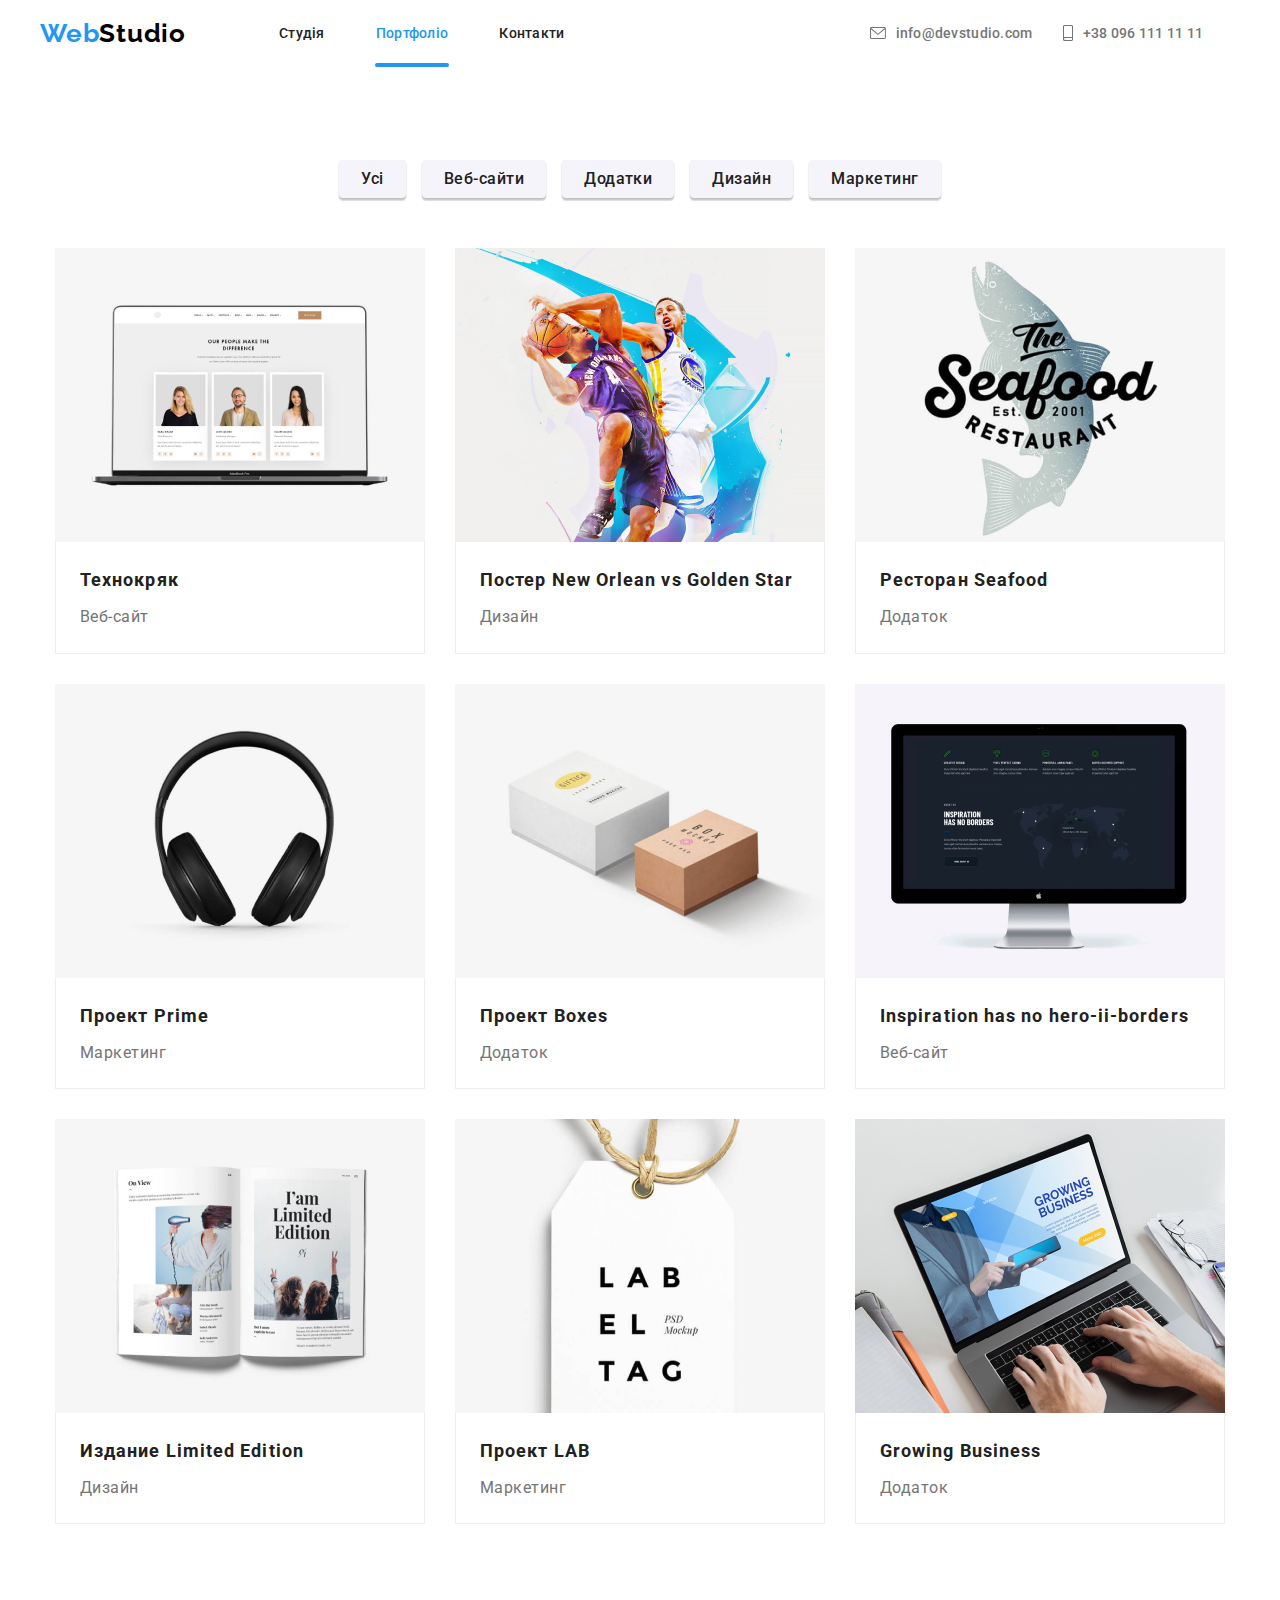
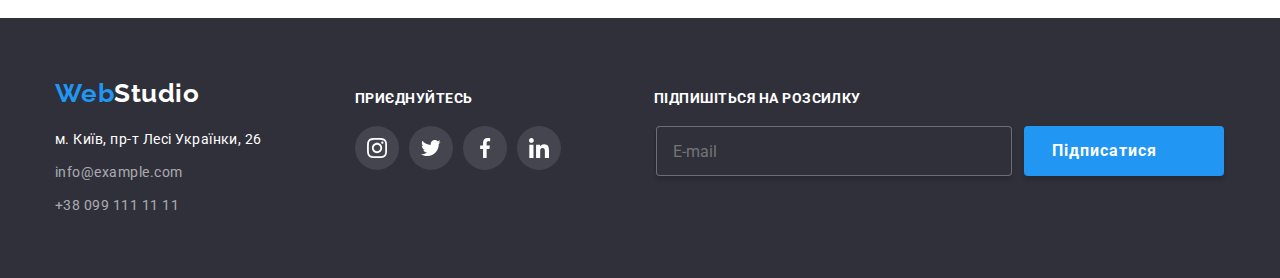
==== portfolio.html @ dbf9ebc8 "hw 7 new" ====
<!DOCTYPE html>
<html lang="uk">
  <head>
    <meta charset="UTF-8" />
    <meta http-equiv="X-UA-Compatible" content="IE=edge" />
    <meta hero-iv-name="viewport" content="width=device-width, initial-scale=1.0" />
    <title>Головна</title>
    <link rel="preconnect" href="https://fonts.googleapis.com" />
    <link rel="preconnect" href="https://fonts.gstatic.com" crossorigin />
    <link
      href="https://fonts.googleapis.com/css2?family=Raleway:wght@700&family=Roboto:wght@400;500;700;900&display=swap"
      rel="stylesheet"
    />
    <link
      rel="stylesheet"
      href="https://cdnjs.cloudflare.com/ajax/libs/modern-normalize/1.1.0/modern-normalize.min.css"
    />
    <link rel="stylesheet" href="./css/main.min.css" /><link rel="stylesheet" href="./css/styles.css" />
  </head>
  <body>
    <!--Шапка  с т о р і н к и-->
    <header class="line-border">
             <div class="container header-container">
          <a class="header-logo" href="index.html" title="Наш Логотип"
            ><span class="header-logo-web">Web</span>Studio</a
          >
          <ul class="header-list">
        <li class="header-item">
          <a class="header-link-web" href="./index.html" title="Наша Студія">Студія</a>
        </li>
        <li class="header-item">
          <a class="header-link current" href="./portfolio.html" title="Наші проекти">Портфоліо</a>
        </li>
        <li class="header-item">
          <a class="header-link-web" href="./index.html" title="Наші контакти">Контакти</a>
        </li>
      </ul>
          <ul class="header-contact-list">
            <li class="header-contact-item">
              <a class="header-contact-link" href="mailto:info@devstudio.com">
                <svg class="header-mail-contact" width="16" height="12">
                  <use href="./images/symbol-defs.svg#icon-envelope-hover-1"></use>
                </svg>
                info@devstudio.com
              </a>
            </li>
            <li class="header-contact-item">
              <a class="header-contact-link" href="tel:+380961111111">
                <svg class="header-tel-contact" width="10" height="16">
                  <use href="./images/symbol-defs.svg#icon-smartphone1-1"></use></svg
                >+38 096 111 11 11</a
              >
            </li>
          </ul>
        </div>
      </section>
    </header>
  <main>
    <section class="section">
      
      <h1 class="hero-port visually-hidden">Головна секція</h1>
    <div class="container">
      <ul class="header-container-port">
        <li class="hero-port-item"><button type="button" class="hero-port-btn">Усі</button></li>
        <li class="hero-port-item"><button type="button" class="hero-port-btn">Веб-сайти</button></li>
        <li class="hero-port-item"><button type="button" class="hero-port-btn">Додатки</button></li>
        <li class="hero-port-item"><button type="button" class="hero-port-btn">Дизайн</button></li>
        <li class="hero-port-item"><button type="button" class="hero-port-btn">Маркетинг</button></li>
      </ul>
      <!-- <section class="hero-ii-port"> -->
      <ul class="hero-ii-port-container">
        <li class="hero-ii-port-item">
          <div class="thumb-port">
          <img src="./images/img5.jpg" alt="Сайт ТЕХНОКРЯК" width="370" />
          <p class="hero-ii-port-move">Ресурс пропонує комплексні пропозиції 
            з різним рівнем функціоналу та сервісів. Все це дозволить відвідувачу
             отримати вичерпні відомості про компанію чи приватну особу.</p>
          </div>
          <div class="hero-ii-border">
            <h2 class="hero-ii-port-title">Технокряк</h2>
            <p class="hero-ii-port-text">Веб-сайт</p>
          </div>
        </li>
        <li class="hero-ii-port-item">
          <div class="thumb-port">
             <img src="./images/img6.jpg" alt="Постер New Orlean vs Golden Star" width="370" />
               <p class="hero-ii-port-move">Ресурс пропонує комплексні пропозиції 
            з різним рівнем функціоналу та сервісів. Все це дозволить відвідувачу
             отримати вичерпні відомості про компанію чи приватну особу.</p>
          </div>
          <div class="hero-ii-border">
            <div class="thumb-port">
            <h2 class="hero-ii-port-title">Постер New Orlean vs Golden Star</h2>
            <p class="hero-ii-port-text">Дизайн</p>
          </div>
        </li>
        <li class="hero-ii-port-item">
          <div class="thumb-port">
          <img src="./images/img7.jpg" alt="Ресторан Seafood" width="370" />
          <p class="hero-ii-port-move">Ресурс пропонує комплексні пропозиції 
            з різним рівнем функціоналу та сервісів. Все це дозволить відвідувачу
             отримати вичерпні відомості про компанію чи приватну особу.</p>
          </div>
          <div class="hero-ii-border">
            <h2 class="hero-ii-port-title">Ресторан Seafood</h2>
            <p class="hero-ii-port-text">Додаток</p>
          </div>
        </li>
        <li class="hero-ii-port-item">
          <div class="thumb-port">
          <img src="./images/img8.jpg" alt="Проект Prime" width="370" />
          <p class="hero-ii-port-move">Ресурс пропонує комплексні пропозиції 
            з різним рівнем функціоналу та сервісів. Все це дозволить відвідувачу
             отримати вичерпні відомості про компанію чи приватну особу.</p>
          </div>
          <div class="hero-ii-border">
            <h2 class="hero-ii-port-title">Проект Prime</h2>
            <p class="hero-ii-port-text">Маркетинг</p>
          </div>
        </li>
        <li class="hero-ii-port-item">
          <div class="thumb-port">
          <img src="./images/img9.jpg" alt="Проект Boxes" width="370" />
          <p class="hero-ii-port-move">Ресурс пропонує комплексні пропозиції 
            з різним рівнем функціоналу та сервісів. Все це дозволить відвідувачу
             отримати вичерпні відомості про компанію чи приватну особу.</p>
          </div>
          <div class="hero-ii-border">
            <h2 class="hero-ii-port-title">Проект Boxes</h2>
            <p class="hero-ii-port-text">Додаток</p>
          </div>
        </li>
        <li class="hero-ii-port-item">
          <div class="thumb-port">
          <img src="./images/img10.jpg" alt="Inspiration has no Borders" width="370" />
          <p class="hero-ii-port-move">Ресурс пропонує комплексні пропозиції 
            з різним рівнем функціоналу та сервісів. Все це дозволить відвідувачу
             отримати вичерпні відомості про компанію чи приватну особу.</p>
          </div>
          <div class="hero-ii-border">
            <h2 class="hero-ii-port-title">Inspiration has no hero-ii-borders</h2>
            <p class="hero-ii-port-text">Веб-сайт</p>
          </div>
        </li>
        <li class="hero-ii-port-item">
          <div class="thumb-port">
          <img src="./images/img11.jpg" alt="Видання Limited Edition" width="370" />
          <p class="hero-ii-port-move">Ресурс пропонує комплексні пропозиції 
            з різним рівнем функціоналу та сервісів. Все це дозволить відвідувачу
             отримати вичерпні відомості про компанію чи приватну особу.</p>
          </div>
          <div class="hero-ii-border">
            <h2 class="hero-ii-port-title">Издание Limited Edition</h2>
            <p class="hero-ii-port-text">Дизайн</p>
          </div>
        </li>
        <li class="hero-ii-port-item">
          <div class="thumb-port">
          <img src="./images/img12.jpg" alt="Проект LAB" width="370" />
          <p class="hero-ii-port-move">Ресурс пропонує комплексні пропозиції 
            з різним рівнем функціоналу та сервісів. Все це дозволить відвідувачу
             отримати вичерпні відомості про компанію чи приватну особу.</p>
          </div>
          <div class="hero-ii-border">
            <h2 class="hero-ii-port-title">Проект LAB</h2>
            <p class="hero-ii-port-text">Маркетинг</p>
          </div>
        </li>
        <li class="hero-ii-port-item">
          <div class="thumb-port">
          <img src="./images/img13.jpg" alt="Growing Business" width="370" />
          <p class="hero-ii-port-move">Ресурс пропонує комплексні пропозиції 
            з різним рівнем функціоналу та сервісів. Все це дозволить відвідувачу
             отримати вичерпні відомості про компанію чи приватну особу.</p>
          </div>
          <div class="hero-ii-border">
            <h2 class="hero-ii-port-title">Growing Business</h2>
            <p class="hero-ii-port-text">Додаток</p>
          </div>
        </li>
      </ul>
      </div>
    </section>
  </main>
   <footer class="footer-studio">
    <div class="container main-footer">
      <div class="footer-container">
        <a class="footer-text" href="./index.html" title="Наш Логотип"><span
            class="header-logo-web">Web</span>Studio</a>
        <ul class="footer-address-list">
          <li class="footer-item">
            <a class="footer-map" href="https://google.maps/" rel="noopener noreferrer">
              м. Київ, пр-т Лесі Українки, 26</a>
          </li>
          <li class="footer-item">
            <a class="footer-link" href="mailto:info@example.com">info@example.com</a>
          </li>
          <li class="footer-item">
            <a class="footer-link" href="tel:+380991111111">+38 099 111 11 11</a>
          </li>
        </ul>
      </div>
      <div class="footer-connect">
        <h3 class="footer-title">приєднуйтесь</h3>
        <ul class="footer-social-list">
          <li>
            <a href="#" class="footer-social-link">
              <svg class="footer-soc" width="20" height="20">
                <use href="./images/symbol-defs.svg#icon-instagram-new"></use>
              </svg>
            </a>
          </li>
          <li>
            <a href="#" class="footer-social-link">
              <svg class="footer-soc" width="20" height="20">
                <use href="./images/symbol-defs.svg#icon-twitter-2"></use>
              </svg>
            </a>
          </li>
          <li>
            <a href="#" class="footer-social-link">
              <svg class="footer-soc" width="20" height="20">
                <use href="./images/symbol-defs.svg#icon-facebook-1"></use>
              </svg>
            </a>
          </li>
          <li>
            <a href="#" class="footer-social-link">
              <svg class="footer-soc" width="20" height="20">
                <use href="./images/symbol-defs.svg#icon-linkedin-1"></use>
              </svg>
            </a>
          </li>
        </ul>
      </div>
      <div class="footer-field">
        <h3 class="footer-title-mail">Підпишіться на розсилку</h3>
        <div class="footer-buttons">
          <label class="footer-mail-label" for="footer-invite"></label>
          <input type="mail" class="footer-mail-input" name="footer-invite" placeholder="E-mail">
          <button type="button" class="footer-plane-btn">Підписатися
            <svg class="footer-plane-svg" width="24" height="24">
              <use href="./images/symbol-defs.svg#icon-icon-plane"></use>
            </svg>
          </button>
        </div>
      </div>
    </div>
    </div>
  </footer>
  </body>
</html>
---- css/main.min.css ----
:root{--text-color: #757575;--title-color: #212121;--color-blue: #2196f3;--color-white: #ffffff;--color-black: #000000;--color-red: #990909;--color-footer: #2f303a;--color-whitesemi: rgba(255, 255, 255, 0.6);--color-button-grey: #f5f4fa;--color-button-blue: #188ce8}.visually-hidden{position:absolute;white-space:nowrap;width:1px;height:1px;overflow:hidden;border:0;padding:0;clip:rect(0 0 0 0);clip-path:inset(50%);margin:-1px}html{box-sizing:border-box}*,*::before *::after{box-sizing:inherit}*{text-decoration:none;list-style:none}h1,h2,h3,h4,p,ul{margin:0;padding:0}ul,ol{margin-top:0;margin-bottom:0;padding-left:0}body{background-color:#fff;color:var(--title-color);font-family:Roboto,sans-serif;font-weight:500;letter-spacing:.03em}img{display:block;max-width:100%}.section{padding-top:94px;padding-bottom:94px}.container{max-width:1200px;width:100%;padding:0 15px;margin:0 auto}.hero-overlay{margin-left:0;margin-right:auto;max-width:1600px;height:600px;background-color:#c4c4c4;background-image:linear-gradient(to right, rgba(47, 48, 58, 0.4), rgba(47, 48, 58, 0.4)),url("../images/img14.jpg");background-size:contain;background-position:center}.hero{padding-top:0;height:600px;text-align:center;background-color:var(--color-footer);margin:0 auto 0;width:1600px}.hero-container{display:block;align-items:center}.hero-text{padding-top:200px;margin:0 auto 30px;width:696px;text-align:center;justify-content:center;color:var(--color-white);font-weight:900;font-size:44px;line-height:1.36;text-transform:uppercase;letter-spacing:.06em}.hero-btn{display:inline-block;min-width:200px;padding:10px 32px;border-radius:4px;box-shadow:0px 4px 4px rgba(0,0,0,.15);background-color:var(--color-blue);color:var(--color-white);font-family:Roboto;font-weight:700;font-size:16px;line-height:1.88;letter-spacing:.06em;cursor:pointer;border:none;transition:background-color 250ms cubic-bezier(0.4, 0, 0.2, 1)}.hero-btn:hover,.hero-btn:focus{background-color:var(--color-button-blue)}.hero-ii{padding-top:0;margin:0 auto 0;text-align:center}.hero-ii-container{padding-top:0;justify-content:center;display:flex;padding-top:94px;gap:30px}.hero-ii-item{display:block;padding-bottom:0;gap:30px;width:270px}.hero-ii-item-svg{display:block;padding:25px 100px 25px;width:270px;height:120px;background-position:center;background-color:var(--color-button-grey);background-size:contain;margin-bottom:30px}.hero-ii-item{display:block;padding-bottom:0;gap:30px;width:270px}.social-list-container{display:flex;justify-content:center}.hero-ii-title{text-align:left;margin-bottom:10px;color:var(--title-color);font-weight:700;font-size:14px;line-height:1.17;text-transform:uppercase}.hero-ii-item-text{text-align:left;color:var(--text-color);font-weight:400;font-size:14px;line-height:1.71}.hero-iii{padding-top:0;margin:0 auto;text-align:center}.hero-iii-item{display:block;margin:0 auto;text-align:center}.hero-iii-desk{display:flex;position:absolute;bottom:0;left:0;width:370px;height:70px;align-items:center;justify-content:center;background-color:rgba(47,48,58,.8);color:var(--color-white);font-weight:700;font-size:14px;line-height:1.17;text-transform:uppercase}.hero-iii-title{margin-bottom:50px;color:var(--title-color);font-weight:700;font-size:36px;line-height:1.17;text-align:center}.hero-iii-item:not(:last-child){margin-right:30px}.container.header-container{display:flex;padding:0 0}.container-team{display:flex;align-items:center;padding:0}.hero-iv-team{margin:0 auto;text-align:center;background-color:var(--color-button-grey)}.hero-iv-item{padding:0;margin:0 auto;text-align:center;gap:30px}.hero-iv-item{border-radius:0px 0px 4px 4px;background-color:#fff;box-shadow:0px 1px 3px rgba(0,0,0,.12),0px 1px 1px rgba(0,0,0,.14),0px 2px 1px rgba(0,0,0,.2)}.hero-iv-worker{display:block;width:270px;text-align:center}.hero-iv-name{padding-top:30px;margin-bottom:10px;color:var(--title-color);font-size:16px;line-height:1.17}.hero-iv-text{margin-bottom:16px;color:var(--text-color);font-weight:400;font-size:16px;line-height:1.17}.social-list{display:flex;justify-content:center;gap:10px}.hero-iv-soc{fill:#afb1b8;transition:fill 250ms cubic-bezier(0.4, 0, 0.2, 1)}.hero-iv-social-link{display:flex;width:44px;height:44px;align-items:center;justify-content:center;background-color:var(--color-white);border-radius:50%;margin-bottom:30px;transition:background-color 250ms cubic-bezier(0.4, 0, 0.2, 1)}.hero-iv-social-link:hover,.hero-iv-social-link:focus{background-color:var(--color-blue)}.hero-iv-social-link:hover .hero-iv-soc,.hero-iv-social-link:focus .hero-iv-soc{fill:var(--color-white)}.hero-iv-clients{display:flex;padding:16px 16px;background-position:center;background-size:contain;fill:#afb1b8;transition:fill 250ms cubic-bezier(0.4, 0, 0.2, 1)}.hero-iv-clients:hover,.hero-iv-clients:focus{fill:var(--color-blue)}.hero-iv-main-clients{display:flex;border:1px solid #afb1b8;border-radius:4px;transition:border 250ms cubic-bezier(0.4, 0, 0.2, 1)}.hero-iv-main-clients:hover,.main-clients:focus{border:1px solid var(--color-blue)}.hero-iv-clients-list{display:flex;justify-content:center;gap:30px;margin:0}.hero-iv-clients-item{display:flex;justify-self:center;min-width:170px;max-width:170px}.hero-port-list{margin-bottom:50px;display:flex;justify-content:center;border:none}.hero-port-item{color:var(--title-color);font-weight:500;font-size:16px;line-height:1.63;letter-spacing:.03em;cursor:pointer;border-radius:4px;border:none}.hero-port-item:not(:last-child){margin-right:8px;background-color:var(--color-button-grey)}.hero-port-btn{padding:6px 22px;background-color:var(--color-button-grey);color:var(--title-color);font-family:Roboto;font-weight:500;font-size:16px;line-height:1.63;letter-spacing:.03em;box-shadow:0px 3px 1px rgba(0,0,0,.1),0px 1px 2px rgba(0,0,0,.08),0px 2px 2px rgba(0,0,0,.12);border-radius:4px;border:none;transition:background-color 250ms cubic-bezier(0.4, 0, 0.2, 1),color 250ms cubic-bezier(0.4, 0, 0.2, 1)}.hero-port-btn:hover,.hero-port-btn:focus{background-color:var(--color-button-blue);color:var(--color-white)}.hero-ii-port{padding:0;margin:0 auto;text-align:center;width:1600px}.hero-ii-port-container{display:flex;flex-wrap:wrap;margin:0 auto}.hero-ii-port-item{margin-right:30px;margin-bottom:30px;width:370px;text-align:left;box-shadow:0px 4px 4px 0px rgba(0,0,0,0);transition:box-shadow 250ms cubic-bezier(0.4, 0, 0.2, 1)}.hero-ii-port-item:hover,.hero-ii-port-item:focus{box-shadow:0px 4px 4px 0px rgba(0,0,0,.25)}.hero-ii-port-item:nth-child(3n){margin-right:0}.hero-ii-port-item:nth-last-child(-n+3){margin-bottom:0}.thumb-port{position:relative;overflow:hidden}.hero-ii-port-move{display:flex;position:absolute;padding:63px 24px;top:0;left:0;width:370px;height:294px;align-items:center;justify-content:center;background:rgba(33,150,243,.9);color:var(--color-white);font-weight:400;font-size:18px;line-height:1.55;transform:translateY(100%);transition:transform 250ms cubic-bezier(0.4, 0, 0.2, 1)}.hero-ii-port-item:hover .hero-ii-port-move,.hero-ii-port-item:focus .hero-ii-port-move{transform:translateY(0)}.thumb{position:relative}.hero-ii-border{padding-top:20px;padding-left:24px;padding-bottom:20px;border-left:1px solid #eee;border-bottom:1px solid #eee;border-right:1px solid #eee}.hero-ii-port-title{margin-bottom:4px;color:var(--title-color);font-family:Roboto;font-weight:700;font-size:18px;line-height:2;letter-spacing:.06em;text-transform:none}.hero-ii-port-text{font-weight:400;color:var(--text-color);font-size:16px;line-height:1.88}.header-line-border{border-bottom:1px solid #ececec;margin:0 auto}.header-link{display:block;position:relative;padding:25px 1px;color:var(--color-blue);font-family:Roboto;font-weight:500;font-size:14px;line-height:1.17;letter-spacing:.02em;transition:color 250ms cubic-bezier(0.4, 0, 0.2, 1)}.header-link:hover,.header-link:focus{color:var(--color-blue)}.current::after{position:absolute;left:0;display:block;content:"";height:4px;width:100%;bottom:-1px;background-color:var(--color-blue);border-radius:2px}.header-link:active{color:var(--color-blue)}.header-link-web{display:block;padding:25px 0;color:var(--title-color);font-family:Roboto;font-weight:500;font-size:14px;line-height:1.17;letter-spacing:.02em;transition:color 250ms cubic-bezier(0.4, 0, 0.2, 1)}.header-link-web:hover,.header-lin-webk:focus{color:var(--color-blue)}.header-link-web:active{color:var(--color-blue)}.header-container{display:flex;align-items:center}.header-container-port{display:flex;margin-bottom:50px;align-items:center;justify-content:center;gap:8px}.header-logo{display:block;margin-right:93px;color:var(--color-black);font-family:Raleway;font-weight:700;font-size:26px;line-height:1.17;letter-spacing:.03em}.header-logo-web{color:var(--color-blue);font-family:Raleway;font-weight:700;font-size:26px;line-height:1.17;letter-spacing:.03em}.header-list{display:flex;margin-right:305px;justify-content:flex-start;gap:50px}.header-contact-list{display:flex;justify-content:flex-end}.header-contact-item{display:flex;align-items:center;justify-content:space-between}.header-contact-link{display:flex;align-items:center;color:var(--text-color);font-size:14px;line-height:1.17;letter-spacing:.02em;transition:color 250ms cubic-bezier(0.4, 0, 0.2, 1)}.header-contact-item:not(:last-child){margin-right:30px}.header-mail-contact{margin-right:10px;fill:var(--text-color);transition:fill 250ms cubic-bezier(0.4, 0, 0.2, 1)}.header-tel-contact{margin-right:10px;fill:var(--text-color);transition:fill 250ms cubic-bezier(0.4, 0, 0.2, 1)}.header-contact-link:hover,.header-contact-link:focus{color:var(--color-blue)}.header-contact-link:hover .header-mail-contact,.header-contact-link:focus .header-mail-contact{fill:var(--color-blue)}.header-contact-link:hover .header-tel-contact,.header-contact-link:focus .header-tel-contact{fill:var(--color-blue)}footer{margin:0 auto;text-align:left;background-color:var(--color-footer)}.footer-studio{padding-top:60px;padding-bottom:60px}.footer-text{display:block;text-align:left;margin-bottom:20px;color:var(--color-white);font-family:Raleway;font-weight:700;font-size:26px;line-height:1.11;font-style:normal}.footer-container{display:block}.footer-item{display:block}.footer-container .footer-item:not(:last-child){margin-bottom:9px}.footer-map{display:block;text-align:left;color:var(--color-white);font-weight:400;font-size:14px;line-height:1.71;font-style:normal;transition:color 250ms cubic-bezier(0.4, 0, 0.2, 1)}.footer-map:hover,.footer-map:focus{color:var(--color-blue)}.main-footer{display:flex;align-items:flex-start;justify-content:left}.footer-connect{display:block;padding-top:12px;margin-left:93px}.footer-link{display:block;text-align:left;color:var(--color-whitesemi);font-weight:400;font-size:14px;line-height:1.71;text-decoration-line:none;font-style:normal;transition:color 250ms cubic-bezier(0.4, 0, 0.2, 1)}.footer-link:hover,.footer-link:focus{color:var(--color-blue)}.footer-title{text-align:left;margin-bottom:20px;color:var(--color-white);font-weight:700;font-size:14px;line-height:1.17;text-transform:uppercase}.footer-social-list{display:flex;justify-content:center;gap:10px}.footer-soc{fill:var(--color-white)}.footer-social-link{display:flex;width:44px;height:44px;align-items:center;justify-content:center;background-color:rgba(255,255,255,.1);border-radius:50%;transition:background-color 250ms cubic-bezier(0.4, 0, 0.2, 1)}.footer-social-link:hover,.footer-social-link:focus{background-color:var(--color-blue)}.footer-social-link:hover .footer-soc,.footer-social-link:focus .footer-soc{fill:var(--color-white)}.footer-field{display:block;justify-content:start;padding-left:93px;width:570px}.footer-mail-label{padding-left:12px 42px;height:40px;border:1px solid rgba(33,33,33,.2);border-radius:4px;font-family:Roboto;font-style:normal;font-weight:400;font-size:12px;line-height:14px;letter-spacing:.01em;cursor:pointer}.footer-title-mail{position:relative;margin-bottom:20px;padding-top:12px;text-align:left;color:var(--color-white);font-weight:700;font-size:14px;line-height:1.17;text-transform:uppercase}.footer-buttons{display:flex;justify-content:center;align-items:center;width:570px}.footer-mail-input{width:358px;align-items:center;padding-left:16px;font-family:"Roboto";font-style:normal;font-weight:400;font-size:16px;line-height:1.25;height:50px;border:1px solid rgba(255,255,255,.3);box-shadow:0px 4px 4px rgba(0,0,0,.15);border-radius:4px;background-color:var(--color-footer)}.footer-plane-btn{display:inline-flex;width:200px;padding-right:215px;height:50px;margin-left:12px;padding:10px 28px;border-radius:4px;box-shadow:0px 4px 4px rgba(0,0,0,.15);background-color:var(--color-blue);color:var(--color-white);font-family:Roboto;font-weight:700;font-size:16px;line-height:1.88;letter-spacing:.06em;cursor:pointer;border:none;transition:background-color 250ms cubic-bezier(0.4, 0, 0.2, 1)}.footer-plane-svg{margin-left:10px;justify-content:center;align-items:center;right:20px}.backdrop{position:fixed;top:0;left:0;width:100%;height:100%;background-color:rgba(0,0,0,.2);opacity:1;transition:opacity 250ms cubic-bezier(0.4, 0, 0.2, 1),visibility 250ms cubic-bezier(0.4, 0, 0.2, 1)}.modal{position:absolute;top:50%;left:50%;width:528px;min-height:581px;background-color:#fff;border-radius:10px;transform:translate(-50%, -50%) scale(1);transition:transform 250ms cubic-bezier(0.4, 0, 0.2, 1);transition:translateY -50%,-50%}.backdrop.is-hidden .modal{transform:translate(-50%, -50%) scale(0)}.is-hidden{opacity:0;visibility:hidden;pointer-events:none}.icon-man{display:flex;position:relative}.modal-title{padding-top:40px;margin-bottom:15px;text-align:center;font-family:Roboto;font-weight:700;font-size:20px;line-height:1.172;letter-spacing:.03em;text-transform:none}.modal-x-btn{display:flex;justify-content:center;align-items:center;position:absolute;right:8px;top:7px;width:30px;height:30px;border-radius:50%;border:1px solid rgba(0,0,0,.1);background-color:rgba(0,0,0,0);cursor:pointer}.modular{position:absolute;display:flex;fill:#000;top:50%;transform:translateY(-50%);cursor:pointer;transition:fill 250ms cubic-bezier(0.4, 0, 0.2, 1)}.modal-close:hover .modular{fill:var(--color-blue)}.form-modal{display:flex;flex-direction:column;margin-bottom:72px;height:342px;padding-left:40px;padding-right:40px}.modal-field{position:relative;display:flex;flex-direction:column;width:448px;margin-bottom:10px}.modal-label{display:flex;margin-bottom:4px;left:20px;font-family:Roboto;font-style:normal;font-weight:400;font-size:12px;line-height:14px;color:var(--text-color);letter-spacing:.01em;transition:color 250ms cubic-bezier(0.4, 0, 0.2, 1)}.modal-input{padding-left:41px;position:relative;padding-left:12px 42px;width:100%;height:40px;border:1px solid rgba(33,33,33,.2);border-radius:4px;font-family:Roboto;font-style:normal;font-weight:400;font-size:12px;line-height:14px;letter-spacing:.01em;cursor:pointer;transition:border 250ms cubic-bezier(0.4, 0, 0.2, 1)}.comment-text{position:relative;padding:12px 16px;width:100%;height:120px;border:1px solid rgba(33,33,33,.2);border-radius:4px;font-family:"Roboto";font-style:normal;font-weight:400;font-size:12px;line-height:14px;letter-spacing:.01em;color:rgba(117,117,117,.5);cursor:pointer}.comment-text:hover{border-color:var(--color-blue)}.modal-input:hover,.modal-input:focus{border-color:var(--color-blue)}.input-icon{position:absolute;fill:var(--color-black);left:12px;top:30px;transition:fill 250ms cubic-bezier(0.4, 0, 0.2, 1)}.input-icon:hover,.input-icon:focus{fill:var(--color-blue)}.modal-input:hover+.input-icon,.modal-input:focus+.input-icon{fill:var(--color-blue)}.online-comment::placeholder{font-family:"Roboto";font-style:normal;font-weight:400;font-size:12px;line-height:14px;letter-spacing:.01em;color:rgba(117,117,117,.5)}.forest-input{display:flex;align-items:center;margin-right:8.38px;color:var(--color-blue)}.modal-send-btn{width:200px;height:40px;border-radius:4px;box-shadow:0px 4px 4px rgba(0,0,0,.15);background-color:var(--color-blue);color:var(--color-white);font-family:Roboto;font-weight:700;font-size:16px;line-height:1.875;cursor:pointer;border:none;transition:background-color 250ms cubic-bezier(0.4, 0, 0.2, 1)}.modal-send-btn:hover,.modal-send-btn:focus{background-color:var(--color-button-blue)}.forest{display:flex;justify-content:center;align-items:center;margin-bottom:17px}.modal-conditions-link{display:flex;margin-bottom:50px;justify-content:center;align-items:center;margin-bottom:0;font-family:"Roboto";font-style:normal;font-weight:400;font-size:14px;line-height:1.714;color:var(--color-blue)}.modal-btn-flit{display:flex;justify-content:center;align-items:center}.modal-conditions{display:flex;justify-content:center;align-items:center;font-family:Roboto;font-style:normal;font-weight:400;font-size:12px;line-height:1.167;color:var(---text-color);letter-spacing:.01em}.checkbox{position:relative;text-align:center;align-items:center;justify-content:center}.checkbox .checkbox-text{display:inline-flex;font-family:"Roboto";font-style:normal;font-weight:400;font-size:14px;line-height:1.714;letter-spacing:.03em}.checkbox-input{padding-bottom:18px;appearance:none;position:absolute;background-color:var(--color-white);transition:background-color 250ms cubic-bezier(0.4, 0, 0.2, 1)}.checkbox-input:checked+.checkbox-text .icon-checkbox{border:none;background-color:var(--color-blue);background-image:url("../images/icon-check-3.svg");background-size:contain;background-origin:border-box}.checkbox a{color:var(--color-blue)}.icon-checkbox{position:relative;display:inline-block;margin-right:7px;width:16px;height:15px;margin-right:8px;border:2px solid var(--title-color);border-radius:2px;bottom:-3px;background-repeat:no-repeat;background-position:center;cursor:pointer}.check-title-link{font-family:"Roboto";font-style:normal;font-weight:400;font-size:14px;line-height:1.714;letter-spacing:.03em;color:var(--color-blue);text-decoration:underline}/*# sourceMappingURL=main.min.css.map */
---- css/styles.css ----
/* --------------------PORTFOLIO_______________________ */
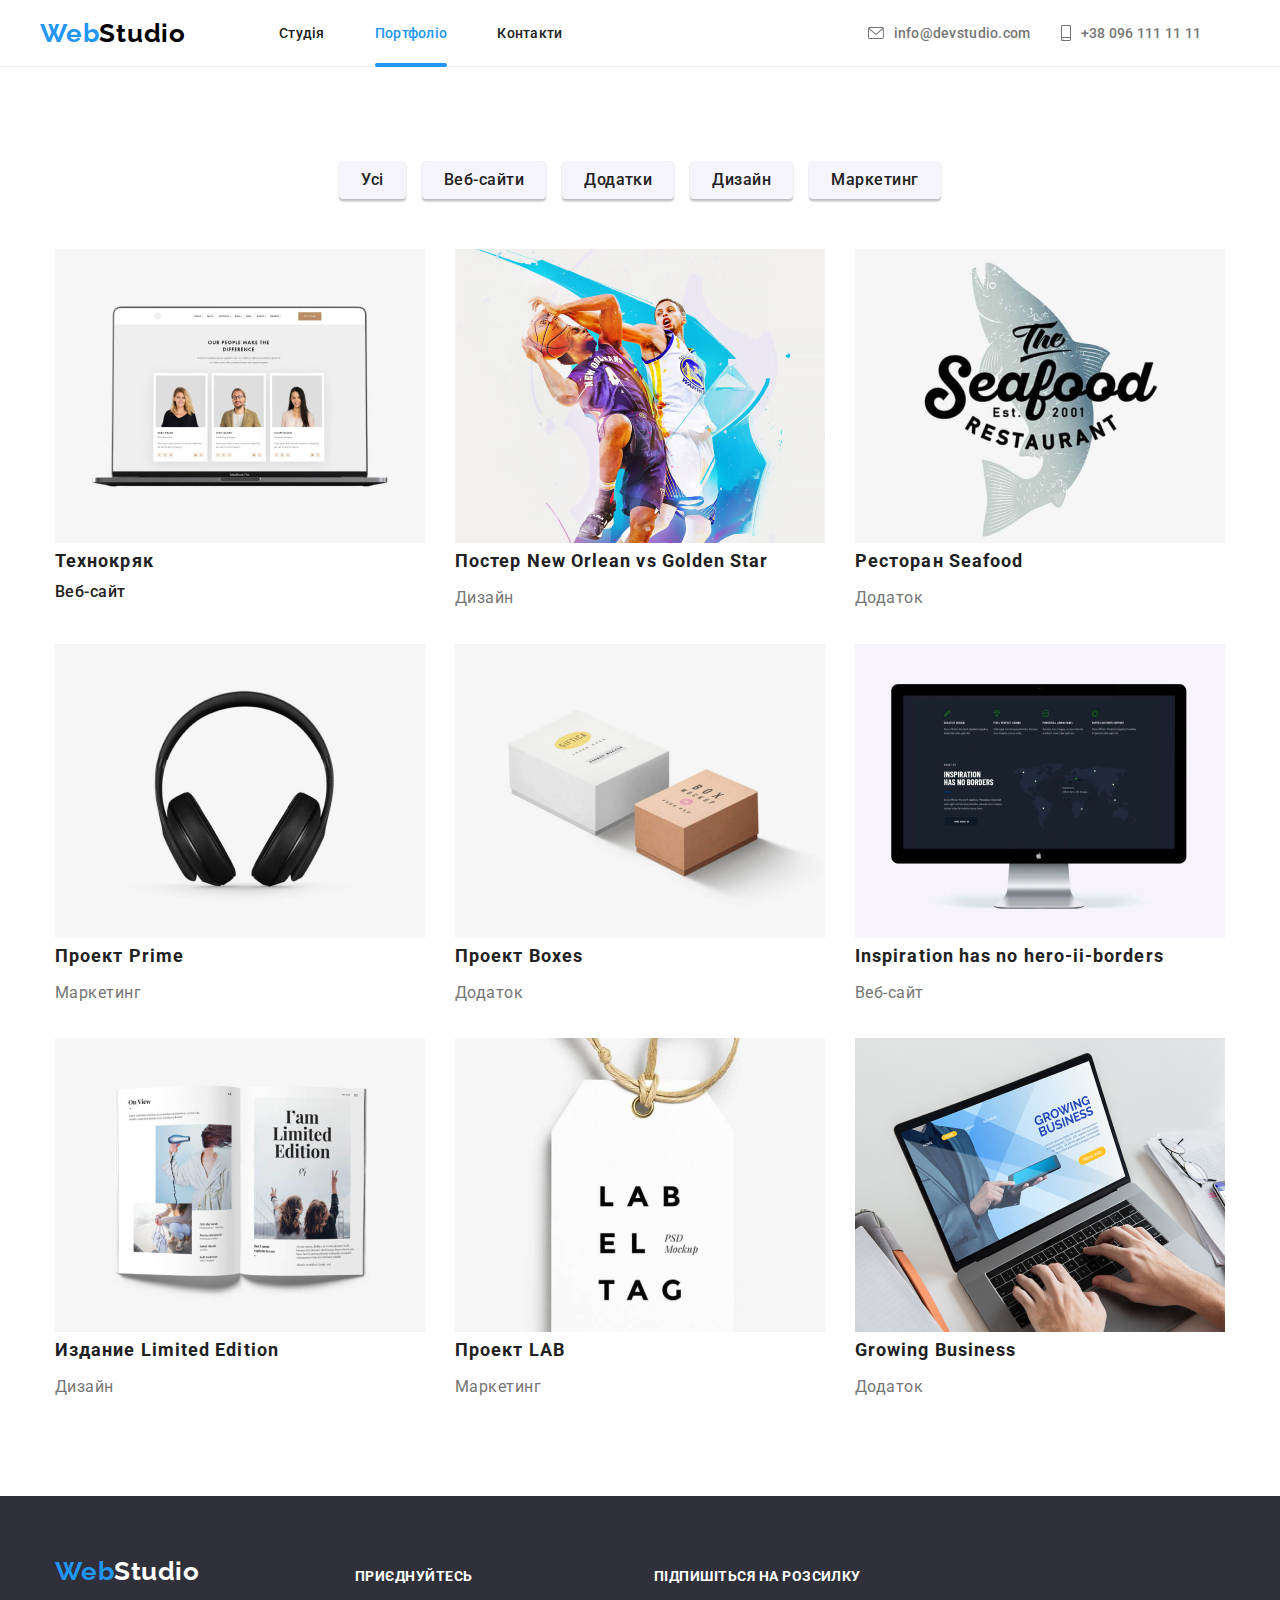
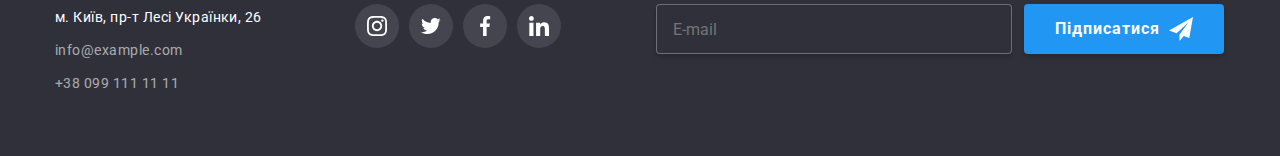
==== commit 957e3c0d: "HW 7 00-13 31-08-2022" ====
--- a/portfolio.html
+++ b/portfolio.html
@@ -1,245 +1,240 @@
 <!DOCTYPE html>
 <html lang="uk">
-  <head>
-    <meta charset="UTF-8" />
-    <meta http-equiv="X-UA-Compatible" content="IE=edge" />
-    <meta hero-iv-name="viewport" content="width=device-width, initial-scale=1.0" />
-    <title>Головна</title>
-    <link rel="preconnect" href="https://fonts.googleapis.com" />
-    <link rel="preconnect" href="https://fonts.gstatic.com" crossorigin />
-    <link
-      href="https://fonts.googleapis.com/css2?family=Raleway:wght@700&family=Roboto:wght@400;500;700;900&display=swap"
-      rel="stylesheet"
-    />
-    <link
-      rel="stylesheet"
-      href="https://cdnjs.cloudflare.com/ajax/libs/modern-normalize/1.1.0/modern-normalize.min.css"
-    />
-    <link rel="stylesheet" href="./css/main.min.css" /><link rel="stylesheet" href="./css/styles.css" />
-  </head>
-  <body>
-    <!--Шапка  с т о р і н к и-->
-    <header class="line-border">
-             <div class="container header-container">
-          <a class="header-logo" href="index.html" title="Наш Логотип"
-            ><span class="header-logo-web">Web</span>Studio</a
-          >
-          <ul class="header-list">
-        <li class="header-item">
-          <a class="header-link-web" href="./index.html" title="Наша Студія">Студія</a>
-        </li>
-        <li class="header-item">
-          <a class="header-link current" href="./portfolio.html" title="Наші проекти">Портфоліо</a>
-        </li>
-        <li class="header-item">
-          <a class="header-link-web" href="./index.html" title="Наші контакти">Контакти</a>
+
+<head>
+  <meta charset="UTF-8" />
+  <meta http-equiv="X-UA-Compatible" content="IE=edge" />
+  <meta hero-iv-name="viewport" content="width=device-width, initial-scale=1.0" />
+  <title>Головна</title>
+  <link rel="preconnect" href="https://fonts.googleapis.com" />
+  <link rel="preconnect" href="https://fonts.gstatic.com" crossorigin />
+  <link href="https://fonts.googleapis.com/css2?family=Raleway:wght@700&family=Roboto:wght@400;500;700;900&display=swap"
+    rel="stylesheet" />
+  <link rel="stylesheet"
+    href="https://cdnjs.cloudflare.com/ajax/libs/modern-normalize/1.1.0/modern-normalize.min.css" />
+  <link rel="stylesheet" href="./css/main.min.css" />
+  <link rel="stylesheet" href="./css/styles.css" />
+</head>
+
+<body>
+  <!--Шапка  сторінки-->
+  <header class="line-border">
+    <div class="container header">
+      <a class="header__logo" href="index.html" title="Наш Логотип"><span class="header__web">Web</span>Studio</a>
+      <ul class="header__list">
+        <li class="header__item">
+          <a class="header__site" href="./index.html" title="Наша Студія">Студія</a>
+        </li>
+        <li class="header__item">
+          <a class="header__link header--current" href="./portfolio.html" title="Наші проекти">Портфоліо</a>
+        </li>
+        <li class="header__item">
+          <a class="header__site" href="./index.html" title="Наші контакти">Контакти</a>
         </li>
       </ul>
-          <ul class="header-contact-list">
-            <li class="header-contact-item">
-              <a class="header-contact-link" href="mailto:info@devstudio.com">
-                <svg class="header-mail-contact" width="16" height="12">
-                  <use href="./images/symbol-defs.svg#icon-envelope-hover-1"></use>
-                </svg>
-                info@devstudio.com
-              </a>
-            </li>
-            <li class="header-contact-item">
-              <a class="header-contact-link" href="tel:+380961111111">
-                <svg class="header-tel-contact" width="10" height="16">
-                  <use href="./images/symbol-defs.svg#icon-smartphone1-1"></use></svg
-                >+38 096 111 11 11</a
-              >
-            </li>
-          </ul>
-        </div>
-      </section>
-    </header>
+      <ul class="header__list header--contact">
+        <li class="header__data">
+          <a class="header__contact" href="mailto:info@devstudio.com">
+            <svg class="header__email" width="16" height="12">
+              <use href="./images/symbol-defs.svg#icon-envelope-hover-1"></use>
+            </svg>
+            info@devstudio.com
+          </a>
+        </li>
+        <li class="header__data">
+          <a class="header__contact" href="tel:+380961111111">
+            <svg class="header__tel" width="10" height="16">
+              <use href="./images/symbol-defs.svg#icon-smartphone1-1"></use>
+            </svg>+38 096 111 11 11</a>
+        </li>
+      </ul>
+    </div>
+    </section>
+  </header>
   <main>
     <section class="section">
-      
+
       <h1 class="hero-port visually-hidden">Головна секція</h1>
-    <div class="container">
-      <ul class="header-container-port">
-        <li class="hero-port-item"><button type="button" class="hero-port-btn">Усі</button></li>
-        <li class="hero-port-item"><button type="button" class="hero-port-btn">Веб-сайти</button></li>
-        <li class="hero-port-item"><button type="button" class="hero-port-btn">Додатки</button></li>
-        <li class="hero-port-item"><button type="button" class="hero-port-btn">Дизайн</button></li>
-        <li class="hero-port-item"><button type="button" class="hero-port-btn">Маркетинг</button></li>
-      </ul>
-      <!-- <section class="hero-ii-port"> -->
-      <ul class="hero-ii-port-container">
-        <li class="hero-ii-port-item">
-          <div class="thumb-port">
-          <img src="./images/img5.jpg" alt="Сайт ТЕХНОКРЯК" width="370" />
-          <p class="hero-ii-port-move">Ресурс пропонує комплексні пропозиції 
-            з різним рівнем функціоналу та сервісів. Все це дозволить відвідувачу
-             отримати вичерпні відомості про компанію чи приватну особу.</p>
-          </div>
-          <div class="hero-ii-border">
-            <h2 class="hero-ii-port-title">Технокряк</h2>
-            <p class="hero-ii-port-text">Веб-сайт</p>
-          </div>
-        </li>
-        <li class="hero-ii-port-item">
-          <div class="thumb-port">
-             <img src="./images/img6.jpg" alt="Постер New Orlean vs Golden Star" width="370" />
-               <p class="hero-ii-port-move">Ресурс пропонує комплексні пропозиції 
-            з різним рівнем функціоналу та сервісів. Все це дозволить відвідувачу
-             отримати вичерпні відомості про компанію чи приватну особу.</p>
-          </div>
-          <div class="hero-ii-border">
-            <div class="thumb-port">
-            <h2 class="hero-ii-port-title">Постер New Orlean vs Golden Star</h2>
-            <p class="hero-ii-port-text">Дизайн</p>
-          </div>
-        </li>
-        <li class="hero-ii-port-item">
-          <div class="thumb-port">
-          <img src="./images/img7.jpg" alt="Ресторан Seafood" width="370" />
-          <p class="hero-ii-port-move">Ресурс пропонує комплексні пропозиції 
-            з різним рівнем функціоналу та сервісів. Все це дозволить відвідувачу
-             отримати вичерпні відомості про компанію чи приватну особу.</p>
-          </div>
-          <div class="hero-ii-border">
-            <h2 class="hero-ii-port-title">Ресторан Seafood</h2>
-            <p class="hero-ii-port-text">Додаток</p>
-          </div>
-        </li>
-        <li class="hero-ii-port-item">
-          <div class="thumb-port">
-          <img src="./images/img8.jpg" alt="Проект Prime" width="370" />
-          <p class="hero-ii-port-move">Ресурс пропонує комплексні пропозиції 
-            з різним рівнем функціоналу та сервісів. Все це дозволить відвідувачу
-             отримати вичерпні відомості про компанію чи приватну особу.</p>
-          </div>
-          <div class="hero-ii-border">
-            <h2 class="hero-ii-port-title">Проект Prime</h2>
-            <p class="hero-ii-port-text">Маркетинг</p>
-          </div>
-        </li>
-        <li class="hero-ii-port-item">
-          <div class="thumb-port">
-          <img src="./images/img9.jpg" alt="Проект Boxes" width="370" />
-          <p class="hero-ii-port-move">Ресурс пропонує комплексні пропозиції 
-            з різним рівнем функціоналу та сервісів. Все це дозволить відвідувачу
-             отримати вичерпні відомості про компанію чи приватну особу.</p>
-          </div>
-          <div class="hero-ii-border">
-            <h2 class="hero-ii-port-title">Проект Boxes</h2>
-            <p class="hero-ii-port-text">Додаток</p>
-          </div>
-        </li>
-        <li class="hero-ii-port-item">
-          <div class="thumb-port">
-          <img src="./images/img10.jpg" alt="Inspiration has no Borders" width="370" />
-          <p class="hero-ii-port-move">Ресурс пропонує комплексні пропозиції 
-            з різним рівнем функціоналу та сервісів. Все це дозволить відвідувачу
-             отримати вичерпні відомості про компанію чи приватну особу.</p>
-          </div>
-          <div class="hero-ii-border">
-            <h2 class="hero-ii-port-title">Inspiration has no hero-ii-borders</h2>
-            <p class="hero-ii-port-text">Веб-сайт</p>
-          </div>
-        </li>
-        <li class="hero-ii-port-item">
-          <div class="thumb-port">
-          <img src="./images/img11.jpg" alt="Видання Limited Edition" width="370" />
-          <p class="hero-ii-port-move">Ресурс пропонує комплексні пропозиції 
-            з різним рівнем функціоналу та сервісів. Все це дозволить відвідувачу
-             отримати вичерпні відомості про компанію чи приватну особу.</p>
-          </div>
-          <div class="hero-ii-border">
-            <h2 class="hero-ii-port-title">Издание Limited Edition</h2>
-            <p class="hero-ii-port-text">Дизайн</p>
-          </div>
-        </li>
-        <li class="hero-ii-port-item">
-          <div class="thumb-port">
-          <img src="./images/img12.jpg" alt="Проект LAB" width="370" />
-          <p class="hero-ii-port-move">Ресурс пропонує комплексні пропозиції 
-            з різним рівнем функціоналу та сервісів. Все це дозволить відвідувачу
-             отримати вичерпні відомості про компанію чи приватну особу.</p>
-          </div>
-          <div class="hero-ii-border">
-            <h2 class="hero-ii-port-title">Проект LAB</h2>
-            <p class="hero-ii-port-text">Маркетинг</p>
-          </div>
-        </li>
-        <li class="hero-ii-port-item">
-          <div class="thumb-port">
-          <img src="./images/img13.jpg" alt="Growing Business" width="370" />
-          <p class="hero-ii-port-move">Ресурс пропонує комплексні пропозиції 
-            з різним рівнем функціоналу та сервісів. Все це дозволить відвідувачу
-             отримати вичерпні відомості про компанію чи приватну особу.</p>
-          </div>
-          <div class="hero-ii-border">
-            <h2 class="hero-ii-port-title">Growing Business</h2>
-            <p class="hero-ii-port-text">Додаток</p>
-          </div>
-        </li>
-      </ul>
+      <div class="container portfolio">
+        <ul class="portfolio__list">
+          <li class="portfolio__item"><button type="button" class="portfolio__btn">Усі</button></li>
+          <li class="portfolio__item"><button type="button" class="portfolio__btn">Веб-сайти</button></li>
+          <li class="portfolio__item"><button type="button" class="portfolio__btn">Додатки</button></li>
+          <li class="portfolio__item"><button type="button" class="portfolio__btn">Дизайн</button></li>
+          <li class="portfolio__item"><button type="button" class="portfolio__btn">Маркетинг</button></li>
+        </ul>
+        <!-- <section class="hero-ii-port"> -->
+        <ul class="portfolio__sites">
+          <li class="portfolio__topic">
+            <div class="portfolio__function">
+              <img src="./images/img5.jpg" alt="Сайт ТЕХНОКРЯК" width="370" />
+              <p class="portfolio__text">Ресурс пропонує комплексні пропозиції
+                з різним рівнем функціоналу та сервісів. Все це дозволить відвідувачу
+                отримати вичерпні відомості про компанію чи приватну особу.</p>
+            </div>
+            <div class="portfolio__webs">
+              <h2 class="portfolio__title">Технокряк</h2>
+              <p class="portfolio-info">Веб-сайт</p>
+            </div>
+          </li>
+          <li class="portfolio__topic">
+            <div class="portfolio__function">
+              <img src="./images/img6.jpg" alt="Постер New Orlean vs Golden Star" width="370" />
+              <p class="portfolio__text">Ресурс пропонує комплексні пропозиції
+                з різним рівнем функціоналу та сервісів. Все це дозволить відвідувачу
+                отримати вичерпні відомості про компанію чи приватну особу.</p>
+            </div>
+
+            <div class="portfolio__webs">
+              <h2 class="portfolio__title">Постер New Orlean vs Golden Star</h2>
+              <p class="portfolio__info">Дизайн</p>
+            </div>
+          </li>
+          <li class="portfolio__topic">
+            <div class="portfolio__function">
+              <img src="./images/img7.jpg" alt="Ресторан Seafood" width="370" />
+              <p class="portfolio__text">Ресурс пропонує комплексні пропозиції
+                з різним рівнем функціоналу та сервісів. Все це дозволить відвідувачу
+                отримати вичерпні відомості про компанію чи приватну особу.</p>
+            </div>
+            <div class="portfolio__webs">
+              <h2 class="portfolio__title">Ресторан Seafood</h2>
+              <p class="portfolio__info">Додаток</p>
+            </div>
+          </li>
+          <li class="portfolio__topic">
+            <div class="portfolio__function">
+              <img src="./images/img8.jpg" alt="Проект Prime" width="370" />
+              <p class="portfolio__text">Ресурс пропонує комплексні пропозиції
+                з різним рівнем функціоналу та сервісів. Все це дозволить відвідувачу
+                отримати вичерпні відомості про компанію чи приватну особу.</p>
+            </div>
+            <div class="portfolio__webs">
+              <h2 class="portfolio__title">Проект Prime</h2>
+              <p class="portfolio__info">Маркетинг</p>
+            </div>
+          </li>
+          <li class="portfolio__topic">
+            <div class="portfolio__function">
+              <img src="./images/img9.jpg" alt="Проект Boxes" width="370" />
+              <p class="portfolio__text">Ресурс пропонує комплексні пропозиції
+                з різним рівнем функціоналу та сервісів. Все це дозволить відвідувачу
+                отримати вичерпні відомості про компанію чи приватну особу.</p>
+            </div>
+            <div class="portfolio__webs">
+              <h2 class="portfolio__title">Проект Boxes</h2>
+              <p class="portfolio__info">Додаток</p>
+            </div>
+          </li>
+          <li class="portfolio__topic">
+            <div class="portfolio__function">
+              <img src="./images/img10.jpg" alt="Inspiration has no Borders" width="370" />
+              <p class="portfolio__text">Ресурс пропонує комплексні пропозиції
+                з різним рівнем функціоналу та сервісів. Все це дозволить відвідувачу
+                отримати вичерпні відомості про компанію чи приватну особу.</p>
+            </div>
+            <div class="portfolio__webs">
+              <h2 class="portfolio__title">Inspiration has no hero-ii-borders</h2>
+              <p class="portfolio__info">Веб-сайт</p>
+            </div>
+          </li>
+          <li class="portfolio__topic">
+            <div class="portfolio__function">
+              <img src="./images/img11.jpg" alt="Видання Limited Edition" width="370" />
+              <p class="portfolio__text">Ресурс пропонує комплексні пропозиції
+                з різним рівнем функціоналу та сервісів. Все це дозволить відвідувачу
+                отримати вичерпні відомості про компанію чи приватну особу.</p>
+            </div>
+            <div class="portfolio__webs">
+              <h2 class="portfolio__title">Издание Limited Edition</h2>
+              <p class="portfolio__info">Дизайн</p>
+            </div>
+          </li>
+          <li class="portfolio__topic">
+            <div class="portfolio__function">
+              <img src="./images/img12.jpg" alt="Проект LAB" width="370" />
+              <p class="portfolio__text">Ресурс пропонує комплексні пропозиції
+                з різним рівнем функціоналу та сервісів. Все це дозволить відвідувачу
+                отримати вичерпні відомості про компанію чи приватну особу.</p>
+            </div>
+            <div class="portfolio__webs">
+              <h2 class="portfolio__title">Проект LAB</h2>
+              <p class="portfolio__info">Маркетинг</p>
+            </div>
+          </li>
+          <li class="portfolio__topic">
+            <div class="portfolio__function">
+              <img src="./images/img13.jpg" alt="Growing Business" width="370" />
+              <p class="portfolio__text">Ресурс пропонує комплексні пропозиції
+                з різним рівнем функціоналу та сервісів. Все це дозволить відвідувачу
+                отримати вичерпні відомості про компанію чи приватну особу.</p>
+            </div>
+            <div class="portfolio__webs">
+              <h2 class="portfolio__title">Growing Business</h2>
+              <p class="portfolio__info">Додаток</p>
+            </div>
+          </li>
+        </ul>
       </div>
     </section>
   </main>
-   <footer class="footer-studio">
-    <div class="container main-footer">
-      <div class="footer-container">
-        <a class="footer-text" href="./index.html" title="Наш Логотип"><span
-            class="header-logo-web">Web</span>Studio</a>
-        <ul class="footer-address-list">
-          <li class="footer-item">
-            <a class="footer-map" href="https://google.maps/" rel="noopener noreferrer">
+  <footer class="studio">
+    <div class="container footer">
+      <div class="footer__container">
+        <a class="footer__text" href="./index.html" title="Наш Логотип"><span class="footer__logo">Web</span>Studio</a>
+        <ul class="footer__address">
+          <li class="footer__item">
+            <a class="footer__map" href="https://google.maps/" rel="noopener noreferrer">
               м. Київ, пр-т Лесі Українки, 26</a>
           </li>
-          <li class="footer-item">
-            <a class="footer-link" href="mailto:info@example.com">info@example.com</a>
-          </li>
-          <li class="footer-item">
-            <a class="footer-link" href="tel:+380991111111">+38 099 111 11 11</a>
-          </li>
-        </ul>
-      </div>
-      <div class="footer-connect">
-        <h3 class="footer-title">приєднуйтесь</h3>
-        <ul class="footer-social-list">
-          <li>
-            <a href="#" class="footer-social-link">
-              <svg class="footer-soc" width="20" height="20">
+          <li class="footer__item">
+            <a class="footer__link" href="mailto:info@example.com">info@example.com</a>
+          </li>
+          <li class="footer__item">
+            <a class="footer__link" href="tel:+380991111111">+38 099 111 11 11</a>
+          </li>
+        </ul>
+      </div>
+      <div class="footer__connect">
+        <h3 class="footer__title">приєднуйтесь</h3>
+        <ul class="footer__list">
+          <li>
+            <a href="#" class="footer__social">
+              <svg class="footer__soc" width="20" height="20">
                 <use href="./images/symbol-defs.svg#icon-instagram-new"></use>
               </svg>
             </a>
           </li>
           <li>
-            <a href="#" class="footer-social-link">
-              <svg class="footer-soc" width="20" height="20">
+            <a href="#" class="footer__social">
+              <svg class="footer__soc" width="20" height="20">
                 <use href="./images/symbol-defs.svg#icon-twitter-2"></use>
               </svg>
             </a>
           </li>
           <li>
-            <a href="#" class="footer-social-link">
-              <svg class="footer-soc" width="20" height="20">
+            <a href="#" class="footer__social">
+              <svg class="footer__soc" width="20" height="20">
                 <use href="./images/symbol-defs.svg#icon-facebook-1"></use>
               </svg>
             </a>
           </li>
           <li>
-            <a href="#" class="footer-social-link">
-              <svg class="footer-soc" width="20" height="20">
+            <a href="#" class="footer__social">
+              <svg class="footer__soc" width="20" height="20">
                 <use href="./images/symbol-defs.svg#icon-linkedin-1"></use>
               </svg>
             </a>
           </li>
         </ul>
       </div>
-      <div class="footer-field">
-        <h3 class="footer-title-mail">Підпишіться на розсилку</h3>
-        <div class="footer-buttons">
-          <label class="footer-mail-label" for="footer-invite"></label>
-          <input type="mail" class="footer-mail-input" name="footer-invite" placeholder="E-mail">
-          <button type="button" class="footer-plane-btn">Підписатися
-            <svg class="footer-plane-svg" width="24" height="24">
+      <div class="footer__field">
+        <h3 class="footer__mail">Підпишіться на розсилку</h3>
+        <div class="footer__buttons">
+          <label class="footer__label" for="footer-invite"></label>
+          <input type="mail" class="footer__input" name="footer-invite" placeholder="E-mail">
+          <button type="button" class="footer__btn">Підписатися
+            <svg class="footer__plane" width="24" height="24">
               <use href="./images/symbol-defs.svg#icon-icon-plane"></use>
             </svg>
           </button>
@@ -248,5 +243,6 @@
     </div>
     </div>
   </footer>
-  </body>
+</body>
+
 </html>--- a/css/main.min.css
+++ b/css/main.min.css
@@ -1 +1 @@
-:root{--text-color: #757575;--title-color: #212121;--color-blue: #2196f3;--color-white: #ffffff;--color-black: #000000;--color-red: #990909;--color-footer: #2f303a;--color-whitesemi: rgba(255, 255, 255, 0.6);--color-button-grey: #f5f4fa;--color-button-blue: #188ce8}.visually-hidden{position:absolute;white-space:nowrap;width:1px;height:1px;overflow:hidden;border:0;padding:0;clip:rect(0 0 0 0);clip-path:inset(50%);margin:-1px}html{box-sizing:border-box}*,*::before *::after{box-sizing:inherit}*{text-decoration:none;list-style:none}h1,h2,h3,h4,p,ul{margin:0;padding:0}ul,ol{margin-top:0;margin-bottom:0;padding-left:0}body{background-color:#fff;color:var(--title-color);font-family:Roboto,sans-serif;font-weight:500;letter-spacing:.03em}img{display:block;max-width:100%}.section{padding-top:94px;padding-bottom:94px}.container{max-width:1200px;width:100%;padding:0 15px;margin:0 auto}.hero-overlay{margin-left:0;margin-right:auto;max-width:1600px;height:600px;background-color:#c4c4c4;background-image:linear-gradient(to right, rgba(47, 48, 58, 0.4), rgba(47, 48, 58, 0.4)),url("../images/img14.jpg");background-size:contain;background-position:center}.hero{padding-top:0;height:600px;text-align:center;background-color:var(--color-footer);margin:0 auto 0;width:1600px}.hero-container{display:block;align-items:center}.hero-text{padding-top:200px;margin:0 auto 30px;width:696px;text-align:center;justify-content:center;color:var(--color-white);font-weight:900;font-size:44px;line-height:1.36;text-transform:uppercase;letter-spacing:.06em}.hero-btn{display:inline-block;min-width:200px;padding:10px 32px;border-radius:4px;box-shadow:0px 4px 4px rgba(0,0,0,.15);background-color:var(--color-blue);color:var(--color-white);font-family:Roboto;font-weight:700;font-size:16px;line-height:1.88;letter-spacing:.06em;cursor:pointer;border:none;transition:background-color 250ms cubic-bezier(0.4, 0, 0.2, 1)}.hero-btn:hover,.hero-btn:focus{background-color:var(--color-button-blue)}.hero-ii{padding-top:0;margin:0 auto 0;text-align:center}.hero-ii-container{padding-top:0;justify-content:center;display:flex;padding-top:94px;gap:30px}.hero-ii-item{display:block;padding-bottom:0;gap:30px;width:270px}.hero-ii-item-svg{display:block;padding:25px 100px 25px;width:270px;height:120px;background-position:center;background-color:var(--color-button-grey);background-size:contain;margin-bottom:30px}.hero-ii-item{display:block;padding-bottom:0;gap:30px;width:270px}.social-list-container{display:flex;justify-content:center}.hero-ii-title{text-align:left;margin-bottom:10px;color:var(--title-color);font-weight:700;font-size:14px;line-height:1.17;text-transform:uppercase}.hero-ii-item-text{text-align:left;color:var(--text-color);font-weight:400;font-size:14px;line-height:1.71}.hero-iii{padding-top:0;margin:0 auto;text-align:center}.hero-iii-item{display:block;margin:0 auto;text-align:center}.hero-iii-desk{display:flex;position:absolute;bottom:0;left:0;width:370px;height:70px;align-items:center;justify-content:center;background-color:rgba(47,48,58,.8);color:var(--color-white);font-weight:700;font-size:14px;line-height:1.17;text-transform:uppercase}.hero-iii-title{margin-bottom:50px;color:var(--title-color);font-weight:700;font-size:36px;line-height:1.17;text-align:center}.hero-iii-item:not(:last-child){margin-right:30px}.container.header-container{display:flex;padding:0 0}.container-team{display:flex;align-items:center;padding:0}.hero-iv-team{margin:0 auto;text-align:center;background-color:var(--color-button-grey)}.hero-iv-item{padding:0;margin:0 auto;text-align:center;gap:30px}.hero-iv-item{border-radius:0px 0px 4px 4px;background-color:#fff;box-shadow:0px 1px 3px rgba(0,0,0,.12),0px 1px 1px rgba(0,0,0,.14),0px 2px 1px rgba(0,0,0,.2)}.hero-iv-worker{display:block;width:270px;text-align:center}.hero-iv-name{padding-top:30px;margin-bottom:10px;color:var(--title-color);font-size:16px;line-height:1.17}.hero-iv-text{margin-bottom:16px;color:var(--text-color);font-weight:400;font-size:16px;line-height:1.17}.social-list{display:flex;justify-content:center;gap:10px}.hero-iv-soc{fill:#afb1b8;transition:fill 250ms cubic-bezier(0.4, 0, 0.2, 1)}.hero-iv-social-link{display:flex;width:44px;height:44px;align-items:center;justify-content:center;background-color:var(--color-white);border-radius:50%;margin-bottom:30px;transition:background-color 250ms cubic-bezier(0.4, 0, 0.2, 1)}.hero-iv-social-link:hover,.hero-iv-social-link:focus{background-color:var(--color-blue)}.hero-iv-social-link:hover .hero-iv-soc,.hero-iv-social-link:focus .hero-iv-soc{fill:var(--color-white)}.hero-iv-clients{display:flex;padding:16px 16px;background-position:center;background-size:contain;fill:#afb1b8;transition:fill 250ms cubic-bezier(0.4, 0, 0.2, 1)}.hero-iv-clients:hover,.hero-iv-clients:focus{fill:var(--color-blue)}.hero-iv-main-clients{display:flex;border:1px solid #afb1b8;border-radius:4px;transition:border 250ms cubic-bezier(0.4, 0, 0.2, 1)}.hero-iv-main-clients:hover,.main-clients:focus{border:1px solid var(--color-blue)}.hero-iv-clients-list{display:flex;justify-content:center;gap:30px;margin:0}.hero-iv-clients-item{display:flex;justify-self:center;min-width:170px;max-width:170px}.hero-port-list{margin-bottom:50px;display:flex;justify-content:center;border:none}.hero-port-item{color:var(--title-color);font-weight:500;font-size:16px;line-height:1.63;letter-spacing:.03em;cursor:pointer;border-radius:4px;border:none}.hero-port-item:not(:last-child){margin-right:8px;background-color:var(--color-button-grey)}.hero-port-btn{padding:6px 22px;background-color:var(--color-button-grey);color:var(--title-color);font-family:Roboto;font-weight:500;font-size:16px;line-height:1.63;letter-spacing:.03em;box-shadow:0px 3px 1px rgba(0,0,0,.1),0px 1px 2px rgba(0,0,0,.08),0px 2px 2px rgba(0,0,0,.12);border-radius:4px;border:none;transition:background-color 250ms cubic-bezier(0.4, 0, 0.2, 1),color 250ms cubic-bezier(0.4, 0, 0.2, 1)}.hero-port-btn:hover,.hero-port-btn:focus{background-color:var(--color-button-blue);color:var(--color-white)}.hero-ii-port{padding:0;margin:0 auto;text-align:center;width:1600px}.hero-ii-port-container{display:flex;flex-wrap:wrap;margin:0 auto}.hero-ii-port-item{margin-right:30px;margin-bottom:30px;width:370px;text-align:left;box-shadow:0px 4px 4px 0px rgba(0,0,0,0);transition:box-shadow 250ms cubic-bezier(0.4, 0, 0.2, 1)}.hero-ii-port-item:hover,.hero-ii-port-item:focus{box-shadow:0px 4px 4px 0px rgba(0,0,0,.25)}.hero-ii-port-item:nth-child(3n){margin-right:0}.hero-ii-port-item:nth-last-child(-n+3){margin-bottom:0}.thumb-port{position:relative;overflow:hidden}.hero-ii-port-move{display:flex;position:absolute;padding:63px 24px;top:0;left:0;width:370px;height:294px;align-items:center;justify-content:center;background:rgba(33,150,243,.9);color:var(--color-white);font-weight:400;font-size:18px;line-height:1.55;transform:translateY(100%);transition:transform 250ms cubic-bezier(0.4, 0, 0.2, 1)}.hero-ii-port-item:hover .hero-ii-port-move,.hero-ii-port-item:focus .hero-ii-port-move{transform:translateY(0)}.thumb{position:relative}.hero-ii-border{padding-top:20px;padding-left:24px;padding-bottom:20px;border-left:1px solid #eee;border-bottom:1px solid #eee;border-right:1px solid #eee}.hero-ii-port-title{margin-bottom:4px;color:var(--title-color);font-family:Roboto;font-weight:700;font-size:18px;line-height:2;letter-spacing:.06em;text-transform:none}.hero-ii-port-text{font-weight:400;color:var(--text-color);font-size:16px;line-height:1.88}.header-line-border{border-bottom:1px solid #ececec;margin:0 auto}.header-link{display:block;position:relative;padding:25px 1px;color:var(--color-blue);font-family:Roboto;font-weight:500;font-size:14px;line-height:1.17;letter-spacing:.02em;transition:color 250ms cubic-bezier(0.4, 0, 0.2, 1)}.header-link:hover,.header-link:focus{color:var(--color-blue)}.current::after{position:absolute;left:0;display:block;content:"";height:4px;width:100%;bottom:-1px;background-color:var(--color-blue);border-radius:2px}.header-link:active{color:var(--color-blue)}.header-link-web{display:block;padding:25px 0;color:var(--title-color);font-family:Roboto;font-weight:500;font-size:14px;line-height:1.17;letter-spacing:.02em;transition:color 250ms cubic-bezier(0.4, 0, 0.2, 1)}.header-link-web:hover,.header-lin-webk:focus{color:var(--color-blue)}.header-link-web:active{color:var(--color-blue)}.header-container{display:flex;align-items:center}.header-container-port{display:flex;margin-bottom:50px;align-items:center;justify-content:center;gap:8px}.header-logo{display:block;margin-right:93px;color:var(--color-black);font-family:Raleway;font-weight:700;font-size:26px;line-height:1.17;letter-spacing:.03em}.header-logo-web{color:var(--color-blue);font-family:Raleway;font-weight:700;font-size:26px;line-height:1.17;letter-spacing:.03em}.header-list{display:flex;margin-right:305px;justify-content:flex-start;gap:50px}.header-contact-list{display:flex;justify-content:flex-end}.header-contact-item{display:flex;align-items:center;justify-content:space-between}.header-contact-link{display:flex;align-items:center;color:var(--text-color);font-size:14px;line-height:1.17;letter-spacing:.02em;transition:color 250ms cubic-bezier(0.4, 0, 0.2, 1)}.header-contact-item:not(:last-child){margin-right:30px}.header-mail-contact{margin-right:10px;fill:var(--text-color);transition:fill 250ms cubic-bezier(0.4, 0, 0.2, 1)}.header-tel-contact{margin-right:10px;fill:var(--text-color);transition:fill 250ms cubic-bezier(0.4, 0, 0.2, 1)}.header-contact-link:hover,.header-contact-link:focus{color:var(--color-blue)}.header-contact-link:hover .header-mail-contact,.header-contact-link:focus .header-mail-contact{fill:var(--color-blue)}.header-contact-link:hover .header-tel-contact,.header-contact-link:focus .header-tel-contact{fill:var(--color-blue)}footer{margin:0 auto;text-align:left;background-color:var(--color-footer)}.footer-studio{padding-top:60px;padding-bottom:60px}.footer-text{display:block;text-align:left;margin-bottom:20px;color:var(--color-white);font-family:Raleway;font-weight:700;font-size:26px;line-height:1.11;font-style:normal}.footer-container{display:block}.footer-item{display:block}.footer-container .footer-item:not(:last-child){margin-bottom:9px}.footer-map{display:block;text-align:left;color:var(--color-white);font-weight:400;font-size:14px;line-height:1.71;font-style:normal;transition:color 250ms cubic-bezier(0.4, 0, 0.2, 1)}.footer-map:hover,.footer-map:focus{color:var(--color-blue)}.main-footer{display:flex;align-items:flex-start;justify-content:left}.footer-connect{display:block;padding-top:12px;margin-left:93px}.footer-link{display:block;text-align:left;color:var(--color-whitesemi);font-weight:400;font-size:14px;line-height:1.71;text-decoration-line:none;font-style:normal;transition:color 250ms cubic-bezier(0.4, 0, 0.2, 1)}.footer-link:hover,.footer-link:focus{color:var(--color-blue)}.footer-title{text-align:left;margin-bottom:20px;color:var(--color-white);font-weight:700;font-size:14px;line-height:1.17;text-transform:uppercase}.footer-social-list{display:flex;justify-content:center;gap:10px}.footer-soc{fill:var(--color-white)}.footer-social-link{display:flex;width:44px;height:44px;align-items:center;justify-content:center;background-color:rgba(255,255,255,.1);border-radius:50%;transition:background-color 250ms cubic-bezier(0.4, 0, 0.2, 1)}.footer-social-link:hover,.footer-social-link:focus{background-color:var(--color-blue)}.footer-social-link:hover .footer-soc,.footer-social-link:focus .footer-soc{fill:var(--color-white)}.footer-field{display:block;justify-content:start;padding-left:93px;width:570px}.footer-mail-label{padding-left:12px 42px;height:40px;border:1px solid rgba(33,33,33,.2);border-radius:4px;font-family:Roboto;font-style:normal;font-weight:400;font-size:12px;line-height:14px;letter-spacing:.01em;cursor:pointer}.footer-title-mail{position:relative;margin-bottom:20px;padding-top:12px;text-align:left;color:var(--color-white);font-weight:700;font-size:14px;line-height:1.17;text-transform:uppercase}.footer-buttons{display:flex;justify-content:center;align-items:center;width:570px}.footer-mail-input{width:358px;align-items:center;padding-left:16px;font-family:"Roboto";font-style:normal;font-weight:400;font-size:16px;line-height:1.25;height:50px;border:1px solid rgba(255,255,255,.3);box-shadow:0px 4px 4px rgba(0,0,0,.15);border-radius:4px;background-color:var(--color-footer)}.footer-plane-btn{display:inline-flex;width:200px;padding-right:215px;height:50px;margin-left:12px;padding:10px 28px;border-radius:4px;box-shadow:0px 4px 4px rgba(0,0,0,.15);background-color:var(--color-blue);color:var(--color-white);font-family:Roboto;font-weight:700;font-size:16px;line-height:1.88;letter-spacing:.06em;cursor:pointer;border:none;transition:background-color 250ms cubic-bezier(0.4, 0, 0.2, 1)}.footer-plane-svg{margin-left:10px;justify-content:center;align-items:center;right:20px}.backdrop{position:fixed;top:0;left:0;width:100%;height:100%;background-color:rgba(0,0,0,.2);opacity:1;transition:opacity 250ms cubic-bezier(0.4, 0, 0.2, 1),visibility 250ms cubic-bezier(0.4, 0, 0.2, 1)}.modal{position:absolute;top:50%;left:50%;width:528px;min-height:581px;background-color:#fff;border-radius:10px;transform:translate(-50%, -50%) scale(1);transition:transform 250ms cubic-bezier(0.4, 0, 0.2, 1);transition:translateY -50%,-50%}.backdrop.is-hidden .modal{transform:translate(-50%, -50%) scale(0)}.is-hidden{opacity:0;visibility:hidden;pointer-events:none}.icon-man{display:flex;position:relative}.modal-title{padding-top:40px;margin-bottom:15px;text-align:center;font-family:Roboto;font-weight:700;font-size:20px;line-height:1.172;letter-spacing:.03em;text-transform:none}.modal-x-btn{display:flex;justify-content:center;align-items:center;position:absolute;right:8px;top:7px;width:30px;height:30px;border-radius:50%;border:1px solid rgba(0,0,0,.1);background-color:rgba(0,0,0,0);cursor:pointer}.modular{position:absolute;display:flex;fill:#000;top:50%;transform:translateY(-50%);cursor:pointer;transition:fill 250ms cubic-bezier(0.4, 0, 0.2, 1)}.modal-close:hover .modular{fill:var(--color-blue)}.form-modal{display:flex;flex-direction:column;margin-bottom:72px;height:342px;padding-left:40px;padding-right:40px}.modal-field{position:relative;display:flex;flex-direction:column;width:448px;margin-bottom:10px}.modal-label{display:flex;margin-bottom:4px;left:20px;font-family:Roboto;font-style:normal;font-weight:400;font-size:12px;line-height:14px;color:var(--text-color);letter-spacing:.01em;transition:color 250ms cubic-bezier(0.4, 0, 0.2, 1)}.modal-input{padding-left:41px;position:relative;padding-left:12px 42px;width:100%;height:40px;border:1px solid rgba(33,33,33,.2);border-radius:4px;font-family:Roboto;font-style:normal;font-weight:400;font-size:12px;line-height:14px;letter-spacing:.01em;cursor:pointer;transition:border 250ms cubic-bezier(0.4, 0, 0.2, 1)}.comment-text{position:relative;padding:12px 16px;width:100%;height:120px;border:1px solid rgba(33,33,33,.2);border-radius:4px;font-family:"Roboto";font-style:normal;font-weight:400;font-size:12px;line-height:14px;letter-spacing:.01em;color:rgba(117,117,117,.5);cursor:pointer}.comment-text:hover{border-color:var(--color-blue)}.modal-input:hover,.modal-input:focus{border-color:var(--color-blue)}.input-icon{position:absolute;fill:var(--color-black);left:12px;top:30px;transition:fill 250ms cubic-bezier(0.4, 0, 0.2, 1)}.input-icon:hover,.input-icon:focus{fill:var(--color-blue)}.modal-input:hover+.input-icon,.modal-input:focus+.input-icon{fill:var(--color-blue)}.online-comment::placeholder{font-family:"Roboto";font-style:normal;font-weight:400;font-size:12px;line-height:14px;letter-spacing:.01em;color:rgba(117,117,117,.5)}.forest-input{display:flex;align-items:center;margin-right:8.38px;color:var(--color-blue)}.modal-send-btn{width:200px;height:40px;border-radius:4px;box-shadow:0px 4px 4px rgba(0,0,0,.15);background-color:var(--color-blue);color:var(--color-white);font-family:Roboto;font-weight:700;font-size:16px;line-height:1.875;cursor:pointer;border:none;transition:background-color 250ms cubic-bezier(0.4, 0, 0.2, 1)}.modal-send-btn:hover,.modal-send-btn:focus{background-color:var(--color-button-blue)}.forest{display:flex;justify-content:center;align-items:center;margin-bottom:17px}.modal-conditions-link{display:flex;margin-bottom:50px;justify-content:center;align-items:center;margin-bottom:0;font-family:"Roboto";font-style:normal;font-weight:400;font-size:14px;line-height:1.714;color:var(--color-blue)}.modal-btn-flit{display:flex;justify-content:center;align-items:center}.modal-conditions{display:flex;justify-content:center;align-items:center;font-family:Roboto;font-style:normal;font-weight:400;font-size:12px;line-height:1.167;color:var(---text-color);letter-spacing:.01em}.checkbox{position:relative;text-align:center;align-items:center;justify-content:center}.checkbox .checkbox-text{display:inline-flex;font-family:"Roboto";font-style:normal;font-weight:400;font-size:14px;line-height:1.714;letter-spacing:.03em}.checkbox-input{padding-bottom:18px;appearance:none;position:absolute;background-color:var(--color-white);transition:background-color 250ms cubic-bezier(0.4, 0, 0.2, 1)}.checkbox-input:checked+.checkbox-text .icon-checkbox{border:none;background-color:var(--color-blue);background-image:url("../images/icon-check-3.svg");background-size:contain;background-origin:border-box}.checkbox a{color:var(--color-blue)}.icon-checkbox{position:relative;display:inline-block;margin-right:7px;width:16px;height:15px;margin-right:8px;border:2px solid var(--title-color);border-radius:2px;bottom:-3px;background-repeat:no-repeat;background-position:center;cursor:pointer}.check-title-link{font-family:"Roboto";font-style:normal;font-weight:400;font-size:14px;line-height:1.714;letter-spacing:.03em;color:var(--color-blue);text-decoration:underline}/*# sourceMappingURL=main.min.css.map */+:root{--text-color: #757575;--title-color: #212121;--color-blue: #2196f3;--color-white: #ffffff;--color-black: #000000;--color-red: #990909;--color-footer: #2f303a;--color-whitesemi: rgba(255, 255, 255, 0.6);--color-button-grey: #f5f4fa;--color-button-blue: #188ce8}.visually-hidden{position:absolute;white-space:nowrap;width:1px;height:1px;overflow:hidden;border:0;padding:0;clip:rect(0 0 0 0);clip-path:inset(50%);margin:-1px}html{box-sizing:border-box}*,*::before *::after{box-sizing:inherit}*{text-decoration:none;list-style:none}h1,h2,h3,h4,p,ul{margin:0;padding:0}ul,ol{margin-top:0;margin-bottom:0;padding-left:0}body{background-color:#fff;color:var(--title-color);font-family:Roboto,sans-serif;font-weight:500;letter-spacing:.03em}img{display:block;max-width:100%}.section{padding-top:94px;padding-bottom:94px}.container{max-width:1200px;width:100%;padding:0 15px;margin:0 auto}.clients{margin-bottom:50px;color:var(--title-color);font-weight:700;font-size:36px;line-height:1.17;text-align:center}.clients__logo{display:flex;padding:16px 16px;background-position:center;background-size:contain;fill:#afb1b8;transition:fill 250ms cubic-bezier(0.4, 0, 0.2, 1)}.clients__logo:hover,.clients__logo:focus{fill:var(--color-blue)}.clients__link{display:flex;border:1px solid #afb1b8;border-radius:4px;transition:border 250ms cubic-bezier(0.4, 0, 0.2, 1)}.clients__link:hover,.clients__link:focus{border:1px solid var(--color-blue)}.clients__list{display:flex;justify-content:center;gap:30px;margin:0}.clients__item{display:flex;justify-self:center;min-width:170px;max-width:170px}.hero{padding-top:0;height:600px;text-align:center;background-color:var(--color-footer);margin:0 auto 0;width:1600px}.hero__container{display:block;align-items:center}.hero--overlay{margin-left:0;margin-right:auto;max-width:1600px;height:600px;background-color:#c4c4c4;background-image:linear-gradient(to right, rgba(47, 48, 58, 0.4), rgba(47, 48, 58, 0.4)),url("../images/img14.jpg");background-size:contain;background-position:center}.hero__text{padding-top:200px;margin:0 auto 30px;width:696px;text-align:center;justify-content:center;color:var(--color-white);font-weight:900;font-size:44px;line-height:1.36;text-transform:uppercase;letter-spacing:.06em}.button{display:inline-block;min-width:200px;padding:10px 32px;border-radius:4px;box-shadow:0px 4px 4px rgba(0,0,0,.15);background-color:var(--color-blue);color:var(--color-white);font-family:Roboto;font-weight:700;font-size:16px;line-height:1.88;letter-spacing:.06em;cursor:pointer;border:none;transition:background-color 250ms cubic-bezier(0.4, 0, 0.2, 1)}.button:hover,.button:focus{background-color:var(--color-button-blue)}.rules{padding-top:0;margin:0 auto 0;text-align:center}.rules__list{padding-top:0;justify-content:center;display:flex;padding-top:94px;gap:30px}.rules__item{display:block;padding-bottom:0;gap:30px;width:270px}.rules__equipment{display:block;padding:25px 100px 25px;width:270px;height:120px;background-position:center;background-color:var(--color-button-grey);background-size:contain;margin-bottom:30px}.rules__item{display:block;padding-bottom:0;gap:30px;width:270px}.rules__title{text-align:left;margin-bottom:10px;color:var(--title-color);font-weight:700;font-size:14px;line-height:1.17;text-transform:uppercase}.rules__text{text-align:left;color:var(--text-color);font-weight:400;font-size:14px;line-height:1.71}.fields{padding-top:0;margin:0 auto;text-align:center}.fields__title{margin-bottom:50px;color:var(--title-color);font-weight:700;font-size:36px;line-height:1.17;text-align:center}.fields__container{display:flex;align-items:center}.fields__item{display:block;margin:0 auto;text-align:center}.fields__item:not(:last-child){margin-right:30px}.fields__thumb{position:relative}.fields__desk{display:flex;position:absolute;bottom:0;left:0;width:370px;height:70px;align-items:center;justify-content:center;background-color:rgba(47,48,58,.8);color:var(--color-white);font-weight:700;font-size:14px;line-height:1.17;text-transform:uppercase}.team{margin:0 auto;text-align:center;background-color:var(--color-button-grey)}.team__title{margin-bottom:50px;color:var(--title-color);font-weight:700;font-size:36px;line-height:1.17;text-align:center}.team__list{display:flex;align-items:center;padding:0}.team__item{padding:0;margin:0 auto;text-align:center;gap:30px}.team__item{border-radius:0px 0px 4px 4px;background-color:#fff;box-shadow:0px 1px 3px rgba(0,0,0,.12),0px 1px 1px rgba(0,0,0,.14),0px 2px 1px rgba(0,0,0,.2)}.hero-iv-worker{display:block;width:270px;text-align:center}.team__name{padding-top:30px;margin-bottom:10px;color:var(--title-color);font-size:16px;line-height:1.17}.team__text{margin-bottom:16px;color:var(--text-color);font-weight:400;font-size:16px;line-height:1.17}.team__social{display:flex;justify-content:center;gap:10px}.team__soc{fill:#afb1b8;transition:fill 250ms cubic-bezier(0.4, 0, 0.2, 1)}.team__link{display:flex;width:44px;height:44px;align-items:center;justify-content:center;background-color:var(--color-white);border-radius:50%;margin-bottom:30px;transition:background-color 250ms cubic-bezier(0.4, 0, 0.2, 1)}.team__link:hover,.team__link:focus{background-color:var(--color-blue)}.team__link:hover .soc,.team__link:focus .soc{fill:var(--color-white)}.portfolio__list{display:flex;margin-bottom:50px;align-items:center;justify-content:center;gap:8px}.portfolio__item{color:var(--title-color);font-weight:500;font-size:16px;line-height:1.63;letter-spacing:.03em;cursor:pointer;border-radius:4px;border:none}.portfolio__item:not(:last-child){margin-right:8px;background-color:var(--color-button-grey)}.portfolio__btn{padding:6px 22px;background-color:var(--color-button-grey);color:var(--title-color);font-family:Roboto;font-weight:500;font-size:16px;line-height:1.63;letter-spacing:.03em;box-shadow:0px 3px 1px rgba(0,0,0,.1),0px 1px 2px rgba(0,0,0,.08),0px 2px 2px rgba(0,0,0,.12);border-radius:4px;border:none;transition:background-color 250ms cubic-bezier(0.4, 0, 0.2, 1),color 250ms cubic-bezier(0.4, 0, 0.2, 1)}.portfolio__btn:hover,.portfolio__btn:focus{background-color:var(--color-button-blue);color:var(--color-white)}.portfolio__sites{display:flex;flex-wrap:wrap;margin:0 auto}.portfolio__topic{margin-right:30px;margin-bottom:30px;width:370px;text-align:left;box-shadow:0px 4px 4px 0px rgba(0,0,0,0);transition:box-shadow 250ms cubic-bezier(0.4, 0, 0.2, 1)}.portfolio__topic:hover,.portfolio__topic:focus{box-shadow:0px 4px 4px 0px rgba(0,0,0,.25)}.portfolio__topic:nth-child(3n){margin-right:0}.portfolio__topic:nth-last-child(-n+3){margin-bottom:0}.portfolio__topic:hover .portfolio__text,.portfolio__topic:focus .tportfolio__text{transform:translateY(0)}.portfolio__function{position:relative;overflow:hidden}.portfolio__text{display:flex;position:absolute;padding:63px 24px;top:0;left:0;width:370px;height:294px;align-items:center;justify-content:center;background:rgba(33,150,243,.9);color:var(--color-white);font-weight:400;font-size:18px;line-height:1.55;transform:translateY(100%);transition:transform 250ms cubic-bezier(0.4, 0, 0.2, 1)}.portfolio-webs{padding-top:20px;padding-left:24px;padding-bottom:20px;border-left:1px solid #eee;border-bottom:1px solid #eee;border-right:1px solid #eee}.portfolio__title{margin-bottom:4px;color:var(--title-color);font-family:Roboto;font-weight:700;font-size:18px;line-height:2;letter-spacing:.06em;text-transform:none}.portfolio__info{font-weight:400;color:var(--text-color);font-size:16px;line-height:1.88}.line-border{border-bottom:1px solid #ececec;margin:0 auto}.header{display:flex;align-items:center}.header__logo{display:block;margin-right:93px;color:var(--color-black);font-family:Raleway;font-weight:700;font-size:26px;line-height:1.17;letter-spacing:.03em}.header__web{color:var(--color-blue);font-family:Raleway;font-weight:700;font-size:26px;line-height:1.17;letter-spacing:.03em}.header__list{display:flex;margin-right:305px;justify-content:flex-start;gap:50px}.header__link{display:block;position:relative;padding:25px 0;color:var(--color-blue);font-family:Roboto;font-weight:500;font-size:14px;line-height:1.17;letter-spacing:.02em;transition:color 250ms cubic-bezier(0.4, 0, 0.2, 1)}.header__link:hover,.header__link:focus{color:var(--color-blue)}.header__link:active{color:var(--color-blue)}.header--current::after{position:absolute;left:0;display:block;content:"";height:4px;width:100%;bottom:-1px;background-color:var(--color-blue);border-radius:2px}.header__site{display:block;position:relative;padding:25px 0;color:var(--title-color);font-family:Roboto;font-weight:500;font-size:14px;line-height:1.17;letter-spacing:.02em;transition:color 250ms cubic-bezier(0.4, 0, 0.2, 1)}.header__site:hover,.header__site:focus{color:var(--color-blue)}.header--current::after{position:absolute;left:0;display:block;content:"";height:4px;width:100%;bottom:-1px;background-color:var(--color-blue);border-radius:2px}.header--contact{display:flex;justify-content:flex-end;margin-right:0;gap:0}.container.header{display:flex;padding:0 0}.header-container-port{display:flex;margin-bottom:50px;align-items:center;justify-content:center;gap:8px}.header__data{display:flex;align-items:center;justify-content:space-between}.header__data:not(:last-child){margin-right:30px}.header__contact{display:flex;align-items:center;color:var(--text-color);font-size:14px;line-height:1.17;letter-spacing:.02em;transition:color 250ms cubic-bezier(0.4, 0, 0.2, 1)}.header__contact:hover,.header__contact:focus{color:var(--color-blue)}.header__contact:hover .header__email,.header__contact:focus .header__email{fill:var(--color-blue)}.header__contact:hover .header__tel,.header__contact:focus .header__tel{fill:var(--color-blue)}.header__email{margin-right:10px;fill:var(--text-color);transition:fill 250ms cubic-bezier(0.4, 0, 0.2, 1)}.header__tel{margin-right:10px;fill:var(--text-color);transition:fill 250ms cubic-bezier(0.4, 0, 0.2, 1)}footer{margin:0 auto;text-align:left;background-color:var(--color-footer)}.studio{padding-top:60px;padding-bottom:60px}.footer{display:flex;align-items:flex-start;justify-content:left}.footer__text{display:block;text-align:left;margin-bottom:20px;color:var(--color-white);font-family:Raleway;font-weight:700;font-size:26px;line-height:1.11;font-style:normal}.footer__logo{color:var(--color-blue);font-family:Raleway;font-weight:700;font-size:26px;line-height:1.17;letter-spacing:.03em}.footer__container{display:block}.footer__item{display:block}.footer__item:not(:last-child){margin-bottom:9px}.footer__map{display:block;text-align:left;color:var(--color-white);font-weight:400;font-size:14px;line-height:1.71;font-style:normal;transition:color 250ms cubic-bezier(0.4, 0, 0.2, 1)}.footer__map:hover,.footer__map:focus{color:var(--color-blue)}.footer__connect{display:block;padding-top:12px;margin-left:93px}.footer__link{display:block;text-align:left;color:var(--color-whitesemi);font-weight:400;font-size:14px;line-height:1.71;text-decoration-line:none;font-style:normal;transition:color 250ms cubic-bezier(0.4, 0, 0.2, 1)}.footer__link:hover,.footer__link:focus{color:var(--color-blue)}.footer__title{text-align:left;margin-bottom:20px;color:var(--color-white);font-weight:700;font-size:14px;line-height:1.17;text-transform:uppercase}.footer__list{display:flex;justify-content:center;gap:10px}.footer__soc{fill:var(--color-white)}.footer__social{display:flex;width:44px;height:44px;align-items:center;justify-content:center;background-color:rgba(255,255,255,.1);border-radius:50%;transition:background-color 250ms cubic-bezier(0.4, 0, 0.2, 1)}.footer__social:hover,.footer__social:focus{background-color:var(--color-blue)}.footer__social:hover .footer__soc,.footer__socialk:focus .footer__soc{fill:var(--color-white)}.footer__field{display:block;justify-content:start;padding-left:93px;width:570px}.footer__label{padding-left:12px 42px;height:40px;border:1px solid rgba(33,33,33,.2);border-radius:4px;font-family:Roboto;font-style:normal;font-weight:400;font-size:12px;line-height:14px;letter-spacing:.01em;cursor:pointer}.footer__mail{position:relative;margin-bottom:20px;padding-top:12px;text-align:left;color:var(--color-white);font-weight:700;font-size:14px;line-height:1.17;text-transform:uppercase}.footer__buttons{display:flex;justify-content:center;align-items:center;width:570px}.footer__input{width:358px;height:50px;align-items:center;padding-left:16px;font-family:"Roboto";font-style:normal;font-weight:400;font-size:16px;line-height:1.25;color:rgba(255,255,255,.6);border:1px solid rgba(255,255,255,.3);box-shadow:0px 4px 4px rgba(0,0,0,.15);border-radius:4px;background-color:var(--color-footer);cursor:pointer}.footer__input:focus{color:rgba(255,255,255,.6);outline-style:none}.footer__btn{display:inline-flex;justify-content:center;align-items:center;width:200px;padding-right:215px;height:50px;margin-left:12px;padding:10px 28px;border-radius:4px;box-shadow:0px 4px 4px rgba(0,0,0,.15);background-color:var(--color-blue);color:var(--color-white);font-family:Roboto;font-weight:700;font-size:16px;line-height:1.88;letter-spacing:.06em;cursor:pointer;border:none;transition:background-color 250ms cubic-bezier(0.4, 0, 0.2, 1)}.footer__btn:hover{background-color:var(--color-button-blue)}.footer__btn:focus{background-color:var(--color-button-blue);outline-style:none}.footer__plane{margin-left:10px}.backdrop{position:fixed;top:0;left:0;width:100%;height:100%;background-color:rgba(0,0,0,.2);opacity:1;transition:opacity 250ms cubic-bezier(0.4, 0, 0.2, 1),visibility 250ms cubic-bezier(0.4, 0, 0.2, 1)}.backdrop__modal{position:absolute;top:50%;left:50%;width:528px;min-height:581px;background-color:#fff;border-radius:10px;transform:translate(-50%, -50%) scale(1);transition:transform 250ms cubic-bezier(0.4, 0, 0.2, 1);transition:translateY -50%,-50%}.backdrop.is-hidden .backdrop__modal{transform:translate(-50%, -50%) scale(0)}.is-hidden{opacity:0;visibility:hidden;pointer-events:none}.backdrop__xcon{display:flex;position:relative}.backdrop__title{padding-top:40px;margin-bottom:15px;text-align:center;font-family:Roboto;font-weight:700;font-size:20px;line-height:1.172;letter-spacing:.03em;text-transform:none}.backdrop__close{display:flex;justify-content:center;align-items:center;position:absolute;right:8px;top:7px;width:30px;height:30px;border-radius:50%;border:1px solid rgba(0,0,0,.1);background-color:rgba(0,0,0,0);cursor:pointer}.backdrop__close:hover .backdrop__modular{fill:var(--color-blue)}.backdrop__modular{position:absolute;display:flex;fill:#000;top:50%;transform:translateY(-50%);cursor:pointer;transition:fill 250ms cubic-bezier(0.4, 0, 0.2, 1)}.backdrop__form{display:flex;flex-direction:column;height:342px;padding-left:40px;padding-right:40px}.backdrop__field{position:relative;display:flex;flex-direction:column;width:448px}.backdrop__field:not(:last-child){margin-bottom:10px}.backdrop__label{display:flex;margin-bottom:4px;left:20px;font-family:Roboto;font-style:normal;font-weight:400;font-size:12px;line-height:14px;color:var(--text-color);letter-spacing:.01em;outline-style:none;transition:color 250ms cubic-bezier(0.4, 0, 0.2, 1)}.backdrop__input{padding-left:41px;position:relative;padding-left:12px 42px;width:100%;height:40px;border:1px solid rgba(33,33,33,.2);border-radius:4px;font-family:Roboto;font-style:normal;font-weight:400;font-size:12px;line-height:14px;letter-spacing:.01em;cursor:pointer;transition:border 250ms cubic-bezier(0.4, 0, 0.2, 1)}.backdrop__input:hover{border-color:var(--color-blue)}.backdrop__input:focus{border-color:var(--color-blue);outline-style:none}.backdrop__comment{position:relative;padding:12px 16px;width:100%;height:120px;border:1px solid rgba(33,33,33,.2);border-radius:4px;font-family:"Roboto";font-style:normal;font-weight:400;font-size:12px;line-height:14px;letter-spacing:.01em;color:rgba(117,117,117,.5);cursor:pointer}.backdrop__comment:hover{border-color:var(--color-blue)}.backdrop__comment:focus{border-color:var(--color-blue);outline-style:none}.backdrop__icon{position:absolute;fill:var(--color-black);left:12px;top:30px;transition:fill 250ms cubic-bezier(0.4, 0, 0.2, 1)}.backdrop__icon:hover,.backdrop__icon:focus{fill:var(--color-blue)}.backdrop__input:hover+.backdrop__icon,.backdrop__input:focus+.backdrop__icon{fill:var(--color-blue)}.online-comment::placeholder{font-family:"Roboto";font-style:normal;font-weight:400;font-size:12px;line-height:14px;letter-spacing:.01em;color:rgba(117,117,117,.5)}.backdrop__post{width:200px;height:50px;border-radius:4px;box-shadow:0px 4px 4px rgba(0,0,0,.15);background-color:var(--color-blue);color:var(--color-white);font-family:Roboto;font-weight:700;font-size:16px;line-height:1.875;cursor:pointer;border:none;transition:background-color 250ms cubic-bezier(0.4, 0, 0.2, 1)}.backdrop__post:hover,.backdrop__post:focus{background-color:var(--color-button-blue)}.backdrop__flit{display:flex;justify-content:center;align-items:center}.checkbox{position:relative;padding-top:18px;margin-bottom:30px;text-align:center;align-items:center;justify-content:center}.checkbox a{color:var(--color-blue)}.checkbox .checkbox__text{display:inline-flex;font-family:"Roboto";font-style:normal;font-weight:400;font-size:14px;line-height:1.714;letter-spacing:.03em}.checkbox__input{padding-bottom:0px;appearance:none;position:absolute;background-color:var(--color-white);transition:background-color 250ms cubic-bezier(0.4, 0, 0.2, 1)}.checkbox__input:checked+.checkbox__text .checkbox__icon{border:none;background-color:var(--color-blue);background-image:url("../images/icon-check-3.svg");background-size:contain;background-origin:border-box;transition:background-color 250ms cubic-bezier(0.4, 0, 0.2, 1)}.checkbox__icon{position:relative;display:inline-block;margin-right:7px;width:16px;height:15px;margin-right:8px;border:2px solid var(--title-color);border-radius:2px;bottom:-3px;background-repeat:no-repeat;background-position:center;cursor:pointer}.checkbox__link{font-family:"Roboto";font-style:normal;font-weight:400;font-size:14px;line-height:1.714;letter-spacing:.03em;color:var(--color-blue);text-decoration:underline}/*# sourceMappingURL=main.min.css.map */